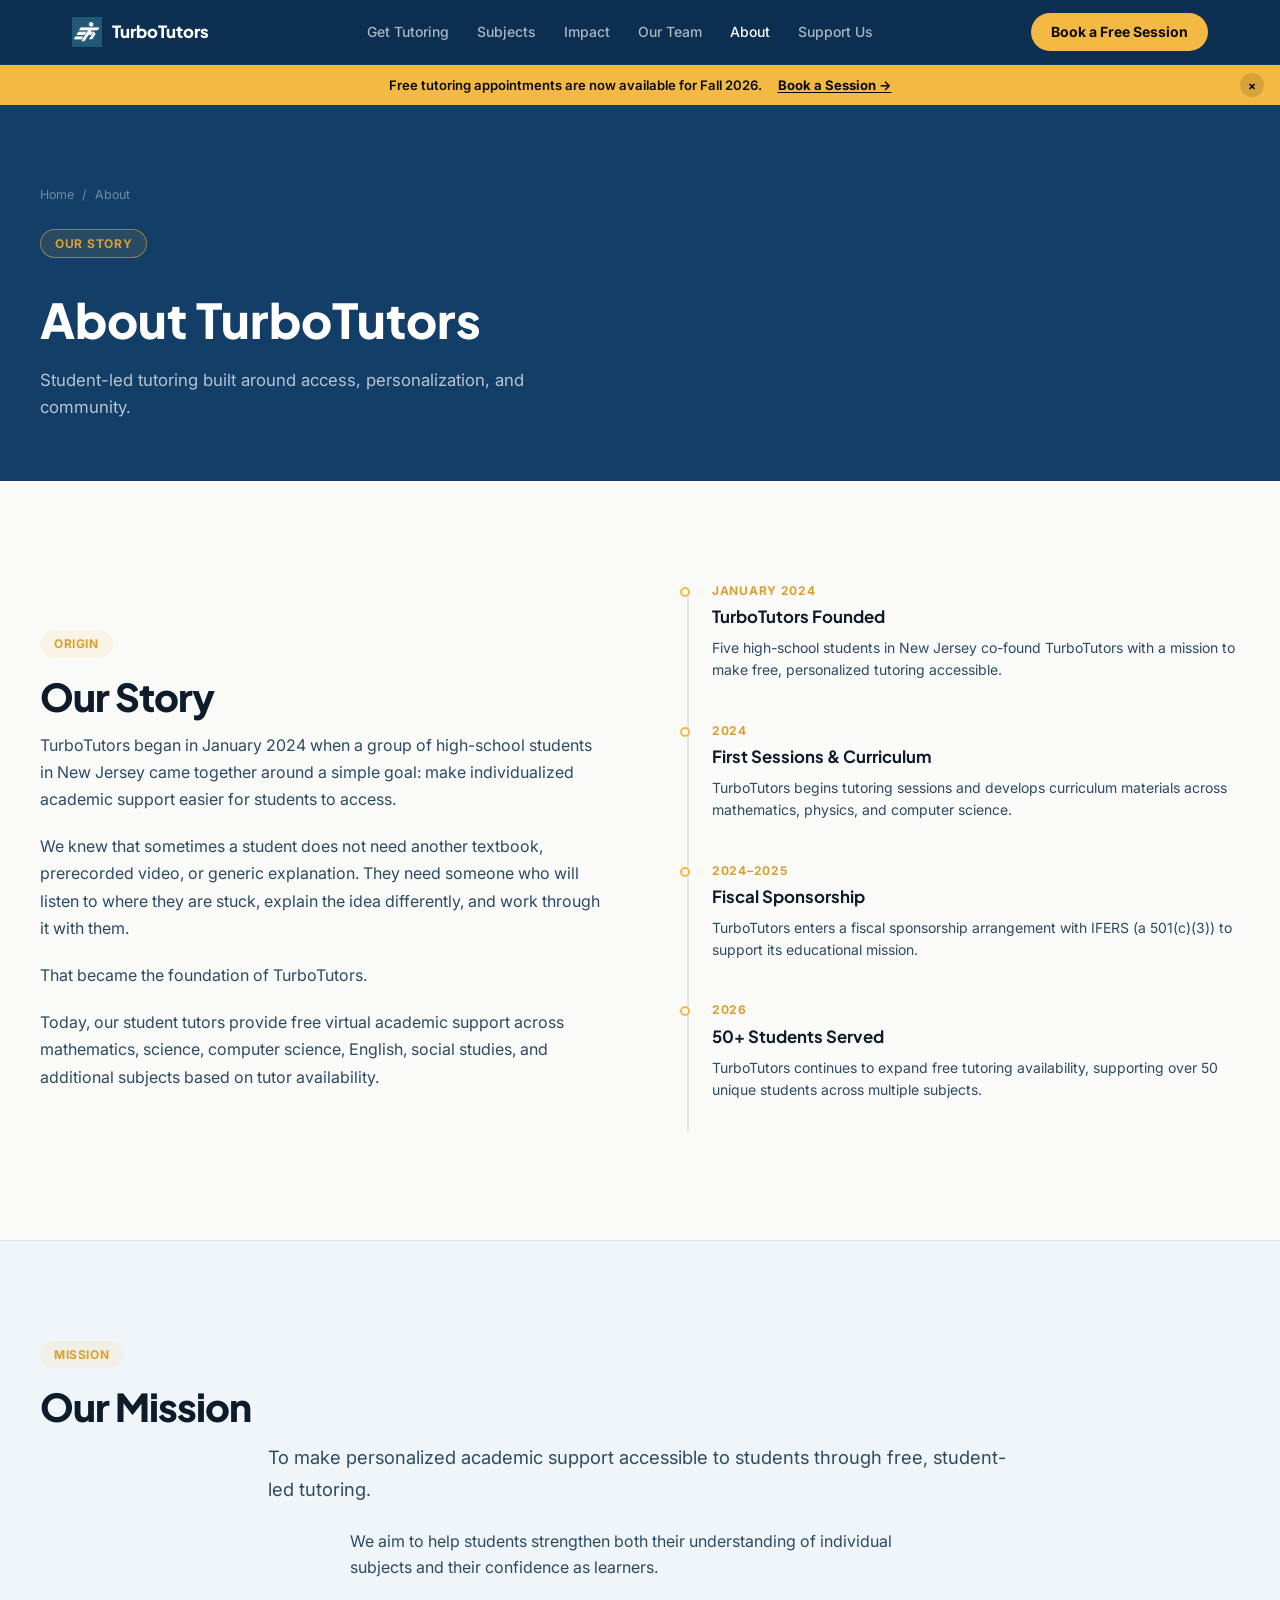
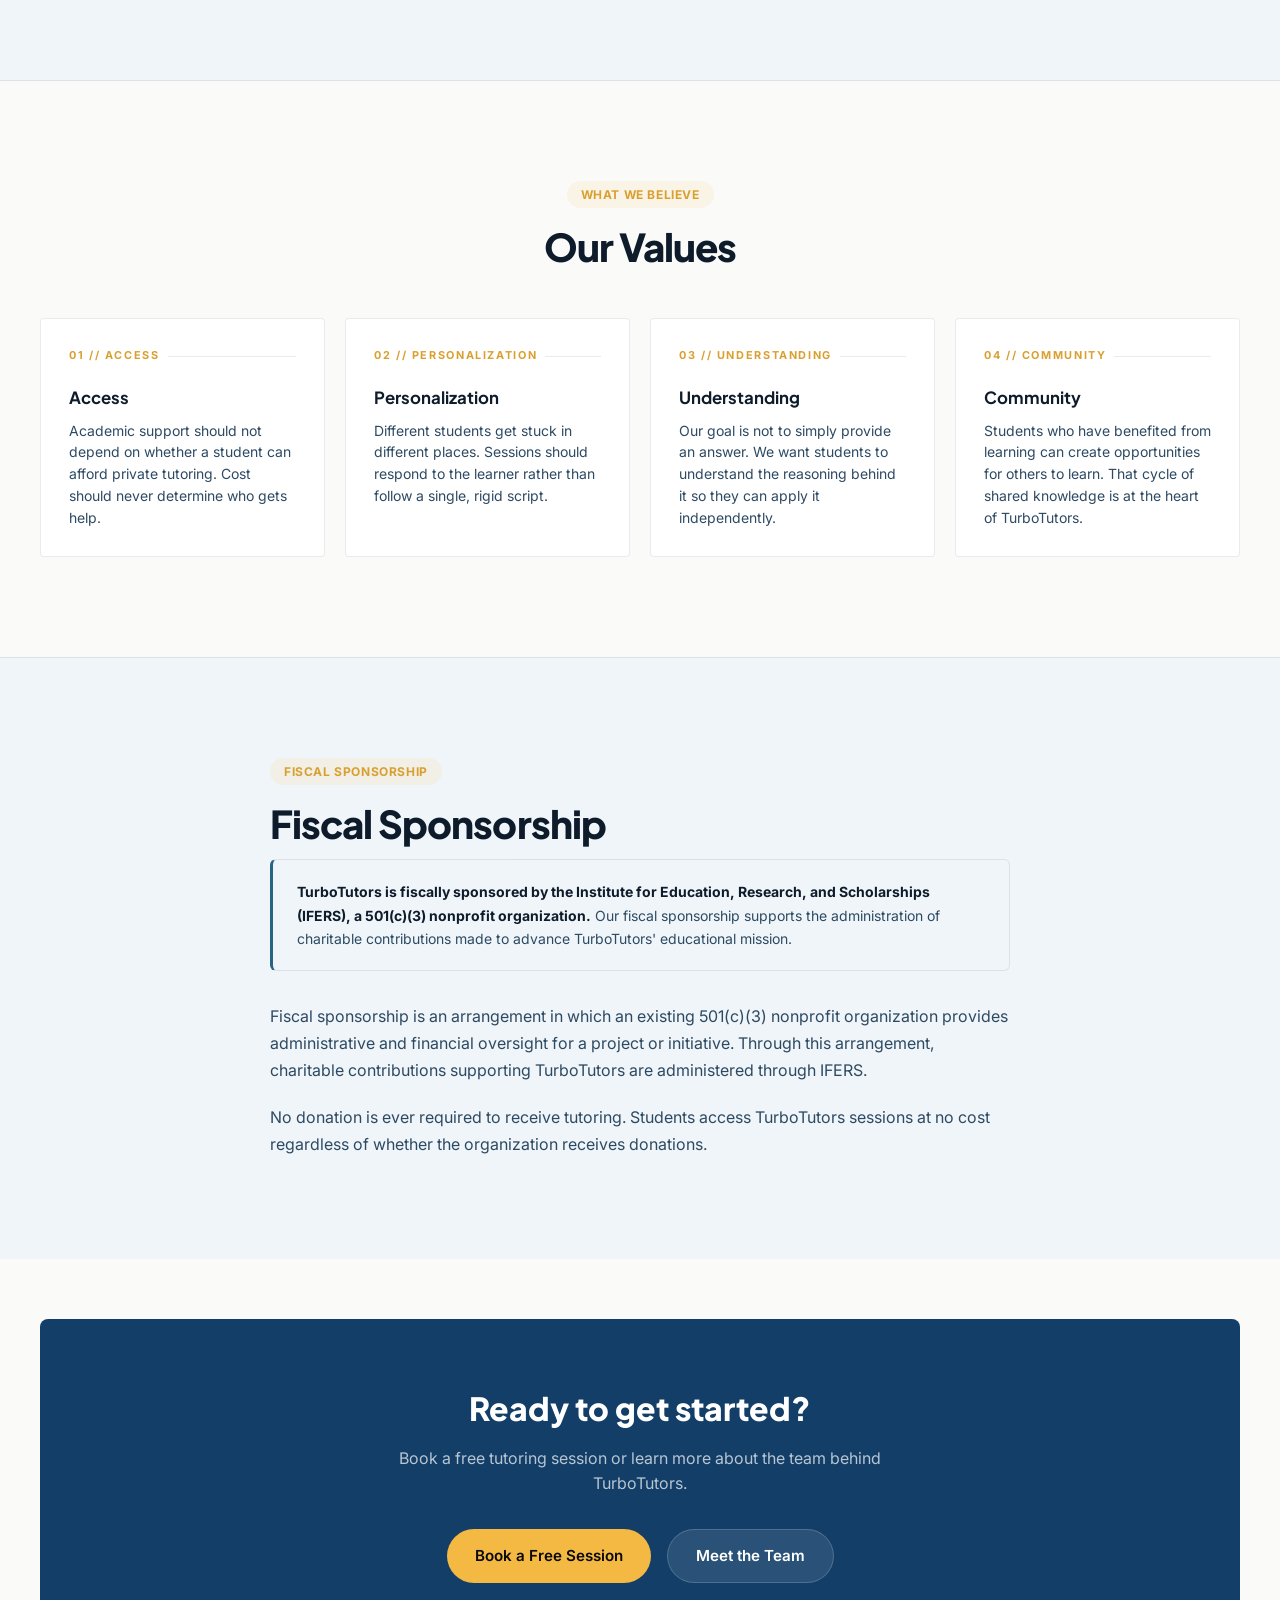
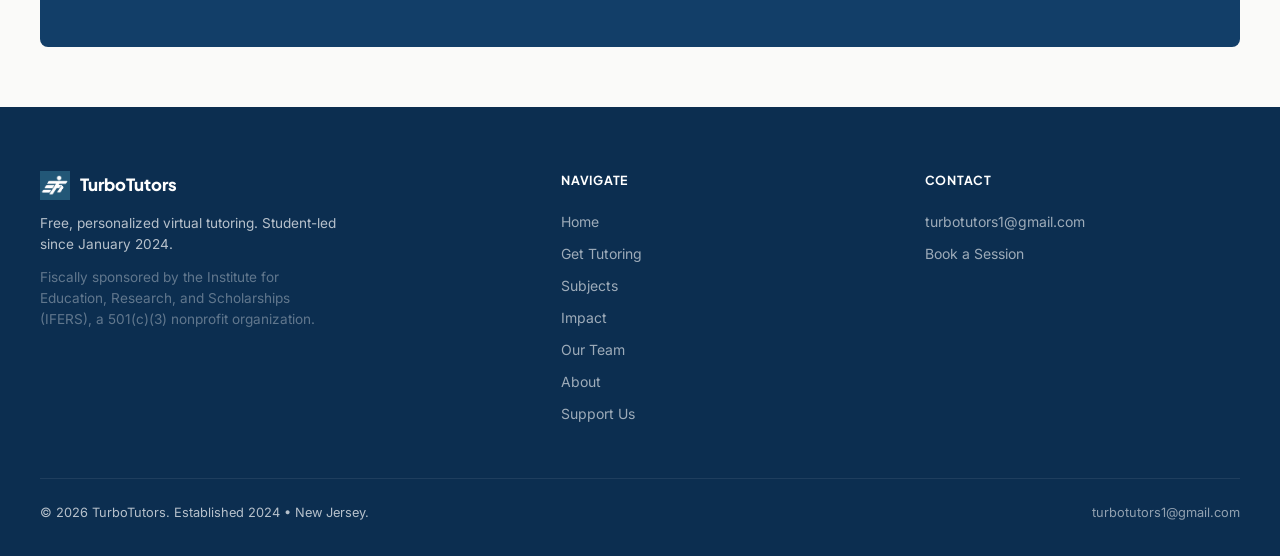
==== about.html @ bc1a0c50 "feat: upload website source code" ====
<!DOCTYPE html>
<html lang="en">
<head>
  <meta charset="UTF-8" />
  <meta name="viewport" content="width=device-width, initial-scale=1.0" />
  <title>About TurboTutors — Student-Led Free Virtual Tutoring Since 2024</title>
  <meta name="description" content="Learn about TurboTutors' story, mission, and values. Founded in 2024 by five New Jersey high-school students to make free, personalized academic support accessible." />
  <link rel="stylesheet" href="styles.css" />
</head>
<body>
  <a href="#main" class="skip-link">Skip to content</a>

  <main id="main">

    <div class="page-header-dark">
      <div class="container">
        <nav class="breadcrumb breadcrumb-dark" aria-label="Breadcrumb">
          <a href="index.html">Home</a>
          <span aria-hidden="true">/</span>
          <span aria-current="page">About</span>
        </nav>
        <div class="hero-label">Our Story</div>
        <h1>About TurboTutors</h1>
        <p>Student-led tutoring built around access, personalization, and community.</p>
      </div>
    </div>

    <section class="section" aria-labelledby="story-title">
      <div class="container">
        <div style="display:grid;grid-template-columns:1fr 1fr;gap:5rem;align-items:center;">
          <div class="reveal">
            <div class="section-label">Origin</div>
            <h2 class="section-title" id="story-title">Our Story</h2>
            <p style="color:var(--text-2);margin-bottom:1.25rem;line-height:1.7;">
              TurboTutors began in January 2024 when a group of high-school students in New Jersey came together around a simple goal: make individualized academic support easier for students to access.
            </p>
            <p style="color:var(--text-2);margin-bottom:1.25rem;line-height:1.7;">
              We knew that sometimes a student does not need another textbook, prerecorded video, or generic explanation. They need someone who will listen to where they are stuck, explain the idea differently, and work through it with them.
            </p>
            <p style="color:var(--text-2);margin-bottom:1.25rem;line-height:1.7;">
              That became the foundation of TurboTutors.
            </p>
            <p style="color:var(--text-2);line-height:1.7;">
              Today, our student tutors provide free virtual academic support across mathematics, science, computer science, English, social studies, and additional subjects based on tutor availability.
            </p>
          </div>

          <div class="reveal reveal-delay-1">
            <div class="timeline">
              <div class="timeline-item">
                <div class="timeline-date">January 2024</div>
                <h4>TurboTutors Founded</h4>
                <p>Five high-school students in New Jersey co-found TurboTutors with a mission to make free, personalized tutoring accessible.</p>
              </div>
              <div class="timeline-item">
                <div class="timeline-date">2024</div>
                <h4>First Sessions &amp; Curriculum</h4>
                <p>TurboTutors begins tutoring sessions and develops curriculum materials across mathematics, physics, and computer science.</p>
              </div>
              <div class="timeline-item">
                <div class="timeline-date">2024&ndash;2025</div>
                <h4>Fiscal Sponsorship</h4>
                <p>TurboTutors enters a fiscal sponsorship arrangement with IFERS (a 501(c)(3)) to support its educational mission.</p>
              </div>
              <div class="timeline-item">
                <div class="timeline-date">2026</div>
                <h4>50+ Students Served</h4>
                <p>TurboTutors continues to expand free tutoring availability, supporting over 50 unique students across multiple subjects.</p>
              </div>
            </div>
          </div>
        </div>
      </div>
    </section>

    <section class="section" style="background:var(--surface);border-top:1px solid var(--border);border-bottom:1px solid var(--border);" aria-labelledby="mission-title">
      <div class="container text-center">
        <div class="section-label reveal">Mission</div>
        <h2 class="section-title reveal reveal-delay-1" id="mission-title">Our Mission</h2>
        <p style="font-size:1.15rem;color:var(--text-2);max-width:62ch;margin-inline:auto;margin-bottom:1.5rem;line-height:1.7;" class="reveal reveal-delay-2">
          To make personalized academic support accessible to students through free, student-led tutoring.
        </p>
        <p style="font-size:1rem;color:var(--text-2);max-width:58ch;margin-inline:auto;line-height:1.6;" class="reveal reveal-delay-3">
          We aim to help students strengthen both their understanding of individual subjects and their confidence as learners.
        </p>
      </div>
    </section>

    <section class="section" aria-labelledby="values-title">
      <div class="container">
        <div class="section-header center reveal">
          <div class="section-label">What We Believe</div>
          <h2 class="section-title" id="values-title">Our Values</h2>
        </div>

        <div class="cards-grid">
          <div class="card reveal">
            <div class="card-num-header">01 // Access</div>
            <h3>Access</h3>
            <p>Academic support should not depend on whether a student can afford private tutoring. Cost should never determine who gets help.</p>
          </div>
          <div class="card reveal reveal-delay-1">
            <div class="card-num-header">02 // Personalization</div>
            <h3>Personalization</h3>
            <p>Different students get stuck in different places. Sessions should respond to the learner rather than follow a single, rigid script.</p>
          </div>
          <div class="card reveal reveal-delay-2">
            <div class="card-num-header">03 // Understanding</div>
            <h3>Understanding</h3>
            <p>Our goal is not to simply provide an answer. We want students to understand the reasoning behind it so they can apply it independently.</p>
          </div>
          <div class="card reveal reveal-delay-3">
            <div class="card-num-header">04 // Community</div>
            <h3>Community</h3>
            <p>Students who have benefited from learning can create opportunities for others to learn. That cycle of shared knowledge is at the heart of TurboTutors.</p>
          </div>
        </div>
      </div>
    </section>

    <section class="section" style="background:var(--surface);border-top:1px solid var(--border);" aria-labelledby="fiscal-title">
      <div class="container">
        <div style="max-width:740px;margin-inline:auto;">
          <div class="section-label reveal">Fiscal Sponsorship</div>
          <h2 class="section-title reveal reveal-delay-1" id="fiscal-title">Fiscal Sponsorship</h2>
          
          <div class="fiscal-notice reveal reveal-delay-2" style="margin-bottom:2rem;" role="note">
            <p>
              <strong>TurboTutors is fiscally sponsored by the Institute for Education, Research, and Scholarships (IFERS), a 501(c)(3) nonprofit organization.</strong> 
              Our fiscal sponsorship supports the administration of charitable contributions made to advance TurboTutors' educational mission.
            </p>
          </div>
          
          <p style="color:var(--text-2);margin-bottom:1.25rem;line-height:1.7;" class="reveal reveal-delay-3">
            Fiscal sponsorship is an arrangement in which an existing 501(c)(3) nonprofit organization provides administrative and financial oversight for a project or initiative. Through this arrangement, charitable contributions supporting TurboTutors are administered through IFERS.
          </p>
          <p style="color:var(--text-2);line-height:1.7;" class="reveal reveal-delay-3">
            No donation is ever required to receive tutoring. Students access TurboTutors sessions at no cost regardless of whether the organization receives donations.
          </p>
        </div>
      </div>
    </section>

    <section class="section-sm" aria-labelledby="about-cta-title">
      <div class="container">
        <div class="cta-banner reveal">
          <h2 id="about-cta-title">Ready to get started?</h2>
          <p>Book a free tutoring session or learn more about the team behind TurboTutors.</p>
          <div style="display:flex;gap:1rem;justify-content:center;flex-wrap:wrap;">
            <a href="get-tutoring.html" class="btn btn-primary" id="about-book-btn">Book a Free Session</a>
            <a href="team.html" class="btn btn-ghost" id="about-team-btn">Meet the Team</a>
          </div>
        </div>
      </div>
    </section>

  </main>

  <script src="components.js" defer></script>
</body>
</html>
---- styles.css ----
@import url('https://fonts.googleapis.com/css2?family=Inter:wght@300;400;500;600;700&family=Plus+Jakarta+Sans:ital,wght@0,400;0,500;0,600;0,700;0,800;1,400&display=swap');

:root {
  --bg:          #FAFAF9;
  --bg-card:     #FFFFFF;
  --bg-nav:      #0C2E50;
  --surface:     #F0F5F9;
  --border:      rgba(0,0,0,0.08);
  --text:        #0D1B2A;
  --text-2:      #2D4A63;
  --text-muted:  #6B8399;
  --accent:      #F4B942;
  --accent-dark: #D9A030;
  --accent-bg:   rgba(244,185,66,0.10);
  --navy:        #123E68;
  --navy-dark:   #0C2E50;
  --blue:        #286583;
  --nav-text:    #FFFFFF;
  --nav-link:    rgba(255,255,255,0.65);
  --shadow-sm:   0 1px 3px rgba(18,62,104,0.04);
  --shadow-md:   0 4px 16px rgba(18,62,104,0.07);
  --radius-sm:   4px;
  --radius-md:   6px;
  --radius-lg:   8px;
  --radius-pill: 999px;
  --ease:        cubic-bezier(0.16,1,0.3,1);
  --font-head:   'Plus Jakarta Sans', system-ui, sans-serif;
  --font-body:   'Inter', system-ui, sans-serif;
}

*,*::before,*::after { box-sizing: border-box; margin: 0; padding: 0; }
html { scroll-behavior: smooth; -webkit-font-smoothing: antialiased; }
body {
  font-family: var(--font-body);
  background: var(--bg);
  color: var(--text);
  line-height: 1.6;
  overflow-x: hidden;
}
img { display: block; max-width: 100%; }
a { color: inherit; text-decoration: none; }
button { font-family: inherit; cursor: pointer; border: none; background: none; }
ul { list-style: none; }

::selection { background: var(--accent); color: #fff; }

::-webkit-scrollbar { width: 6px; }
::-webkit-scrollbar-track { background: var(--bg); }
::-webkit-scrollbar-thumb { background: var(--surface); border-radius: 6px; }

.skip-link {
  position: absolute; top: -999px; left: 20px;
  background: var(--accent); color: #fff;
  padding: 0.6rem 1.2rem; border-radius: var(--radius-sm);
  font-weight: 600; z-index: 9999;
}
.skip-link:focus { top: 16px; }

.announce-banner {
  background: var(--accent); color: #0A0A0A;
  text-align: center; padding: 0.6rem 2rem;
  font-size: 0.82rem; font-weight: 600;
  display: flex; align-items: center; justify-content: center; gap: 1rem;
  position: relative; z-index: 200;
}
.announce-banner a {
  color: #0A0A0A; text-decoration: underline; text-underline-offset: 2px;
  font-weight: 700;
}
.announce-banner-close {
  position: absolute; right: 1rem;
  width: 24px; height: 24px; border-radius: 50%;
  background: rgba(0,0,0,0.12);
  display: flex; align-items: center; justify-content: center;
  font-size: 0.75rem; cursor: pointer; border: none;
  color: #0A0A0A; font-weight: 700;
  transition: background 0.2s;
}
.announce-banner-close:hover { background: rgba(0,0,0,0.22); }
.announce-banner.hidden { display: none; }

header {
  position: sticky; top: 0; z-index: 100;
  background: var(--bg-nav);
  border-bottom: 1px solid rgba(255,255,255,0.06);
}
.nav-inner {
  max-width: 1200px; margin: 0 auto;
  padding: 0 2rem;
  height: 64px;
  display: flex; align-items: center; justify-content: space-between; gap: 2rem;
}
.logo {
  display: flex; align-items: center; gap: 10px;
  font-family: var(--font-head); font-weight: 800; font-size: 1.05rem;
  color: var(--nav-text);
}
.logo img { width: 30px; height: 30px; object-fit: contain; }

.nav-links {
  display: flex; align-items: center; gap: 1.75rem;
}
.nav-links a {
  color: var(--nav-link); font-size: 0.875rem; font-weight: 500;
  transition: color 0.2s;
}
.nav-links a:hover, .nav-links a.active { color: var(--nav-text); }

.nav-actions { display: flex; align-items: center; gap: 0.75rem; }

.btn-nav {
  padding: 0.5rem 1.25rem;
  background: var(--accent); color: #0A0A0A;
  border-radius: var(--radius-pill);
  font-size: 0.875rem; font-weight: 700;
  transition: background 0.2s, transform 0.2s var(--ease);
}
.btn-nav:hover { background: var(--accent-dark); transform: translateY(-1px); }

.hamburger {
  display: none; flex-direction: column; gap: 4px; padding: 4px;
}
.hamburger span {
  display: block; width: 22px; height: 2px;
  background: var(--nav-text); border-radius: 2px;
  transition: transform 0.3s var(--ease), opacity 0.2s;
}

.mobile-nav {
  display: flex;
  position: fixed; top: 64px; left: 0; right: 0; bottom: 0;
  background: var(--bg-nav); z-index: 99;
  padding: 2rem; flex-direction: column; gap: 1.5rem;
  transform: translateX(100%); transition: transform 0.35s var(--ease);
  visibility: hidden;
}
.mobile-nav.open { transform: translateX(0); visibility: visible; }
.mobile-nav a {
  color: var(--nav-link); font-size: 1.3rem; font-weight: 600;
  padding: 0.5rem 0; border-bottom: 1px solid rgba(255,255,255,0.06);
}
.mobile-nav a:hover { color: var(--nav-text); }

.btn {
  display: inline-flex; align-items: center; gap: 8px;
  padding: 0.85rem 1.75rem; border-radius: var(--radius-pill);
  font-family: var(--font-body); font-size: 0.95rem; font-weight: 600;
  transition: transform 0.2s var(--ease), box-shadow 0.2s;
}
.btn-primary { background: var(--accent); color: #0A0A0A; }
.btn-primary:hover { background: var(--accent-dark); transform: translateY(-2px); box-shadow: 0 8px 24px rgba(244,185,66,0.28); }
.btn-outline { background: transparent; color: var(--text); border: 1.5px solid var(--border); }
.btn-outline:hover { border-color: var(--text); transform: translateY(-2px); }
.btn-dark { background: var(--navy); color: #fff; }
.btn-dark:hover { background: var(--navy-dark); transform: translateY(-2px); }
.btn-ghost { background: rgba(255,255,255,0.10); color: #fff; border: 1px solid rgba(255,255,255,0.18); }
.btn-ghost:hover { background: rgba(255,255,255,0.18); transform: translateY(-1px); }

.hero {
  min-height: 100vh;
  display: flex; align-items: center;
  padding: 100px 2rem 80px;
  position: relative; overflow: hidden;
  background: var(--bg);
}
.hero-bg-dots {
  position: absolute; inset: 0; z-index: 0;
  background-image: radial-gradient(circle, rgba(18,62,104,0.07) 1px, transparent 1px);
  background-size: 28px 28px;
}
.hero-inner {
  max-width: 1200px; margin: 0 auto; width: 100%;
  display: grid; grid-template-columns: 1fr 1fr; gap: 4rem; align-items: center;
  position: relative; z-index: 1;
}
.hero-label {
  display: inline-block;
  background: var(--accent-bg); color: var(--accent-dark);
  border: 1px solid var(--accent); border-radius: var(--radius-pill);
  padding: 4px 14px; font-size: 0.75rem; font-weight: 700;
  letter-spacing: 0.06em; text-transform: uppercase;
  margin-bottom: 1.5rem;
}
.hero-title {
  font-family: var(--font-head); font-size: clamp(2.6rem, 4.5vw, 4rem);
  font-weight: 800; line-height: 1.1; letter-spacing: -0.03em;
  margin-bottom: 1.25rem;
}
.hero-title em { font-style: normal; color: var(--navy); }
.hero-sub {
  font-size: 1.05rem; color: var(--text-2); line-height: 1.65;
  max-width: 480px; margin-bottom: 2.5rem;
}
.hero-btns { display: flex; gap: 0.85rem; flex-wrap: wrap; }

.hero-trust {
  margin-top: 2rem;
  font-size: 0.78rem;
  color: var(--text-muted);
  line-height: 1.8;
}

.hero-image-wrap {
  position: relative;
}
.hero-single-frame {
  border: 1px solid var(--border);
  border-radius: var(--radius-lg);
  overflow: hidden;
  background: var(--surface);
  box-shadow: var(--shadow-md);
}
.hero-single-frame img {
  width: 100%; height: 380px; object-fit: cover;
  display: block;
}
.hero-image-caption {
  padding: 0.875rem 1.25rem;
  border-top: 1px solid var(--border);
  font-size: 0.78rem;
  color: var(--text-muted);
  background: var(--bg-card);
}

.stats-strip {
  background: var(--navy); color: #fff;
  padding: 3rem 2rem;
}
.stats-strip .container { display: flex; justify-content: space-around; flex-wrap: wrap; gap: 2rem; }
.stat-item { text-align: center; }
.stat-num {
  font-family: var(--font-head); font-size: 2.75rem; font-weight: 800; line-height: 1;
  color: var(--accent); margin-bottom: 0.25rem;
}
.stat-label { font-size: 0.85rem; opacity: 0.65; }
.stats-updated {
  text-align: center;
  margin-top: 1.5rem;
  font-size: 0.72rem;
  opacity: 0.35;
}
.stats-updated a { color: inherit; text-decoration: underline; text-underline-offset: 2px; }

.section { padding: 100px 2rem; }
.section-sm { padding: 60px 2rem; }
.container { max-width: 1200px; margin: 0 auto; }

.section-label {
  display: inline-block;
  background: var(--accent-bg); color: var(--accent-dark);
  border-radius: var(--radius-pill);
  padding: 4px 14px; font-size: 0.75rem; font-weight: 700;
  letter-spacing: 0.05em; text-transform: uppercase;
  margin-bottom: 1rem;
}
.section-title {
  font-family: var(--font-head); font-size: clamp(1.8rem, 3vw, 2.6rem);
  font-weight: 800; line-height: 1.2; letter-spacing: -0.025em;
  margin-bottom: 0.75rem;
}
.section-title em { font-style: normal; color: var(--navy); }
.section-sub {
  font-size: 1rem; color: var(--text-2); line-height: 1.6; max-width: 560px;
}
.section-header { margin-bottom: 3rem; }
.section-header.center { text-align: center; }
.section-header.center .section-sub { margin: 0 auto; }

.cards-grid {
  display: grid; grid-template-columns: repeat(auto-fill, minmax(280px, 1fr));
  gap: 1.25rem;
}
.card {
  background: var(--bg-card); border: 1px solid var(--border);
  border-radius: var(--radius-sm); padding: 1.75rem;
  transition: border-color 0.2s var(--ease);
}
.card:hover { border-color: var(--navy); }
.card h3 {
  font-family: var(--font-head); font-size: 1.05rem; font-weight: 700; margin-bottom: 0.5rem;
}
.card p { font-size: 0.875rem; color: var(--text-2); line-height: 1.55; }

.card-num-header {
  font-family: var(--font-body);
  font-size: 0.68rem; font-weight: 700; letter-spacing: 0.15em;
  color: var(--accent-dark); margin-bottom: 1.25rem;
  text-transform: uppercase;
  display: flex; align-items: center; gap: 8px;
}
.card-num-header::after {
  content: '';
  flex-grow: 1; height: 1px; background: var(--border);
}

.card-img-top {
  width: 100%; height: 160px; object-fit: cover;
  border-radius: var(--radius-sm) var(--radius-sm) 0 0;
  margin-bottom: 1.5rem;
  margin: -1.75rem -1.75rem 1.5rem;
  width: calc(100% + 3.5rem);
}

.subject-card {
  background: var(--bg-card); border: 1px solid var(--border);
  border-radius: var(--radius-sm); overflow: hidden;
  transition: border-color 0.2s var(--ease);
  display: flex; flex-direction: column;
}
.subject-card:hover { border-color: var(--navy); }
.subject-card-img {
  height: 180px; overflow: hidden; background: var(--surface);
  position: relative;
}
.subject-card-img img {
  width: 100%; height: 100%; object-fit: cover;
  transition: transform 0.4s var(--ease);
}
.subject-card:hover .subject-card-img img { transform: scale(1.04); }
.subject-card-body { padding: 1.75rem; flex: 1; display: flex; flex-direction: column; }
.subject-title {
  font-family: var(--font-head); font-size: 1.05rem; font-weight: 700;
  margin-bottom: 0.5rem; color: var(--text);
}
.subject-desc {
  font-size: 0.875rem; color: var(--text-2); line-height: 1.55;
  margin-bottom: 1.25rem; flex: 1;
}
.subject-list {
  font-size: 0.82rem; color: var(--text-muted);
  margin-bottom: 1.5rem;
  display: flex; flex-wrap: wrap; gap: 0.35rem;
}
.subject-list li {
  background: var(--surface);
  border: 1px solid var(--border);
  border-radius: var(--radius-pill);
  padding: 2px 10px;
  font-weight: 500;
}
.subject-cta {
  font-size: 0.85rem; font-weight: 600; color: var(--navy);
  display: inline-flex; align-items: center; gap: 5px;
  transition: gap 0.2s var(--ease);
}
.subject-cta:hover { gap: 8px; }

.team-grid {
  display: grid; grid-template-columns: repeat(auto-fill, minmax(260px, 1fr)); gap: 1.25rem;
}
.team-card {
  background: var(--bg-card); border: 1px solid var(--border);
  border-radius: var(--radius-sm); padding: 1.75rem;
  transition: border-color 0.2s var(--ease);
}
.team-card:hover { border-color: var(--navy); }
.team-initials {
  width: 48px; height: 48px; border-radius: var(--radius-sm);
  background: var(--accent-bg); border: 1px solid var(--accent);
  color: var(--accent-dark); font-family: var(--font-head);
  font-weight: 800; font-size: 0.95rem;
  display: flex; align-items: center; justify-content: center;
  margin-bottom: 1.25rem;
  letter-spacing: 0.05em; text-transform: uppercase;
}
.team-card h3 {
  font-family: var(--font-head); font-size: 1.05rem; font-weight: 700; margin-bottom: 0.3rem;
}
.team-card .role-tag {
  font-size: 0.72rem; font-weight: 700; color: var(--blue); text-transform: uppercase;
  letter-spacing: 0.05em; margin-bottom: 0.875rem; display: block;
}
.team-card p { font-size: 0.85rem; color: var(--text-2); line-height: 1.5; margin-bottom: 1rem; }
.team-skills { display: flex; flex-wrap: wrap; gap: 5px; margin-bottom: 0.75rem; }
.skill-chip {
  background: var(--surface); color: var(--text-2);
  border-radius: var(--radius-pill); padding: 2px 10px; font-size: 0.7rem; font-weight: 600;
}
.impact-chips { display: flex; flex-wrap: wrap; gap: 5px; }
.impact-chip {
  background: var(--accent-bg); color: var(--accent-dark); border: 1px solid var(--accent);
  border-radius: var(--radius-pill); padding: 2px 10px; font-size: 0.7rem; font-weight: 700;
}

.faq-list { max-width: 720px; margin: 0 auto; }
.faq-item { border-bottom: 1px solid var(--border); }
.faq-q {
  width: 100%; text-align: left; padding: 1.25rem 0;
  display: flex; justify-content: space-between; align-items: center;
  font-family: var(--font-head); font-size: 1rem; font-weight: 600; color: var(--text);
}
.faq-q .faq-icon { font-size: 1.25rem; color: var(--text-muted); transition: transform 0.3s var(--ease); }
.faq-item.open .faq-icon { transform: rotate(45deg); }
.faq-a { overflow: hidden; max-height: 0; transition: max-height 0.4s var(--ease); }
.faq-a p { padding: 0 0 1.25rem; font-size: 0.9rem; color: var(--text-2); line-height: 1.6; max-width: none; }
.faq-a a { color: var(--navy); font-weight: 600; }

.cta-banner {
  background: var(--navy); color: #fff;
  border-radius: var(--radius-lg); padding: 4rem;
  text-align: center;
}
.cta-banner h2 { font-family: var(--font-head); font-size: 2rem; font-weight: 800; margin-bottom: 0.75rem; }
.cta-banner p { opacity: 0.7; max-width: 500px; margin: 0 auto 2rem; line-height: 1.6; }

.page-header {
  padding: 80px 2rem 60px;
  background: var(--bg);
  border-bottom: 1px solid var(--border);
}
.page-header .container { max-width: 1200px; margin: 0 auto; }
.page-header h1 { font-family: var(--font-head); font-size: clamp(2rem,4vw,3rem); font-weight: 800; margin-bottom: 0.5rem; }
.page-header p { font-size: 1.05rem; color: var(--text-2); max-width: 560px; line-height: 1.6; }

.page-header-dark {
  padding: 80px 2rem 60px;
  background: var(--navy); color: #fff;
}
.page-header-dark h1 { font-family: var(--font-head); font-size: clamp(2rem,4vw,3rem); font-weight: 800; margin-bottom: 0.5rem; }
.page-header-dark p { font-size: 1.05rem; color: rgba(255,255,255,0.7); max-width: 560px; line-height: 1.6; }
.page-header-dark .hero-label { border-color: rgba(244,185,66,0.5); }

.breadcrumb {
  display: flex; align-items: center; gap: 0.5rem;
  font-size: 0.78rem; color: var(--text-muted); margin-bottom: 1.5rem;
}
.breadcrumb a { color: var(--text-muted); transition: color 0.2s; }
.breadcrumb a:hover { color: var(--text); }
.breadcrumb-dark { color: rgba(255,255,255,0.4); }
.breadcrumb-dark a { color: rgba(255,255,255,0.4); }
.breadcrumb-dark a:hover { color: rgba(255,255,255,0.8); }

.info-strip {
  display: grid; grid-template-columns: repeat(4, 1fr);
  background: var(--bg-card); border: 1px solid var(--border);
  border-radius: var(--radius-lg); overflow: hidden;
  margin-bottom: 3rem;
}
.info-strip-item {
  padding: 1.25rem 1.5rem;
  border-right: 1px solid var(--border);
}
.info-strip-item:last-child { border-right: none; }
.info-strip-label {
  font-size: 0.68rem; text-transform: uppercase; letter-spacing: 0.07em;
  color: var(--text-muted); font-weight: 700; margin-bottom: 0.3rem;
}
.info-strip-value {
  font-family: var(--font-head); font-size: 1rem; font-weight: 700; color: var(--text);
}

.calendly-wrap {
  border: 1px solid var(--border); border-radius: var(--radius-lg);
  overflow: hidden; background: var(--bg-card);
}

.timeline { position: relative; padding-left: 2rem; }
.timeline::before {
  content: ''; position: absolute; left: 7px; top: 8px; bottom: 8px;
  width: 2px; background: var(--border);
}
.timeline-item { position: relative; padding-bottom: 2.5rem; }
.timeline-item::before {
  content: ''; position: absolute; left: -2rem; top: 6px;
  width: 10px; height: 10px; border-radius: 50%;
  background: var(--bg); border: 2.5px solid var(--accent);
}
.timeline-item:hover::before { background: var(--accent); }
.timeline-date {
  font-size: 0.75rem; font-weight: 700; text-transform: uppercase;
  letter-spacing: 0.06em; color: var(--accent-dark); margin-bottom: 0.25rem;
}
.timeline-item h4 { font-family: var(--font-head); font-size: 1.05rem; font-weight: 700; margin-bottom: 0.4rem; }
.timeline-item p { font-size: 0.875rem; color: var(--text-2); line-height: 1.55; max-width: 580px; }

.fiscal-notice {
  background: var(--surface); border: 1px solid var(--border);
  border-left: 3px solid var(--blue); border-radius: var(--radius-md);
  padding: 1.25rem 1.5rem;
  font-size: 0.875rem; color: var(--text-2); line-height: 1.65;
}
.fiscal-notice strong { color: var(--text); }

.method-row {
  background: var(--bg-card); border: 1px solid var(--border);
  border-radius: var(--radius-md); padding: 1.5rem;
  margin-bottom: 0.75rem;
  display: flex; gap: 1.25rem; align-items: flex-start;
}
.method-dot {
  width: 8px; height: 8px; border-radius: 50%;
  background: var(--navy); flex-shrink: 0; margin-top: 0.45rem;
}
.method-row h4 { font-family: var(--font-head); font-size: 0.95rem; font-weight: 700; margin-bottom: 0.25rem; }
.method-row p { font-size: 0.85rem; color: var(--text-2); line-height: 1.55; }

.bar-row { margin-bottom: 1.25rem; }
.bar-label-row { display: flex; justify-content: space-between; margin-bottom: 0.4rem; }
.bar-label { font-size: 0.875rem; font-weight: 600; color: var(--text); }
.bar-val { font-size: 0.875rem; color: var(--text-muted); }
.bar-bg { height: 8px; background: var(--surface); border-radius: 10px; overflow: hidden; }
.bar-fill { height: 100%; border-radius: 10px; background: var(--navy); }
.bar-fill.gold { background: var(--accent-dark); }
.bar-fill.blue { background: var(--blue); }
.bar-fill.muted { background: var(--text-muted); }

.support-fund-grid {
  display: grid; grid-template-columns: repeat(auto-fill, minmax(240px, 1fr)); gap: 1.25rem;
}
.fund-card {
  background: rgba(255,255,255,0.06); border: 1px solid rgba(255,255,255,0.1);
  border-radius: var(--radius-sm); padding: 1.75rem;
  transition: border-color 0.2s var(--ease);
}
.fund-card:hover { border-color: var(--accent); }
.fund-card-img {
  width: 100%; height: 100px; object-fit: cover;
  border-radius: var(--radius-sm); margin-bottom: 1.25rem;
  filter: brightness(0.7);
}
.fund-card h3 { font-family: var(--font-head); font-size: 1rem; font-weight: 700; color: #fff; margin-bottom: 0.4rem; }
.fund-card p { font-size: 0.85rem; color: rgba(255,255,255,0.6); line-height: 1.55; }

.gallery-grid {
  display: grid; grid-template-columns: repeat(3, 1fr); gap: 1.25rem;
}
.gallery-item {
  background: var(--bg-card); border: 1px solid var(--border);
  border-radius: var(--radius-sm); overflow: hidden;
  transition: border-color 0.2s var(--ease);
}
.gallery-item img {
  width: 100%; height: 220px; object-fit: cover;
  transition: transform 0.4s var(--ease);
}
.gallery-item:hover { border-color: var(--navy); }
.gallery-item:hover img { transform: scale(1.03); }
.gallery-caption { padding: 1.25rem; border-top: 1px solid var(--border); }
.gallery-caption h4 { font-family: var(--font-head); font-size: 0.95rem; font-weight: 700; margin-bottom: 0.25rem; }
.gallery-caption p { font-size: 0.85rem; color: var(--text-2); line-height: 1.5; }

footer {
  background: var(--bg-nav); color: rgba(255,255,255,0.7);
  padding: 4rem 2rem 2rem;
}
.footer-inner {
  max-width: 1200px; margin: 0 auto;
  display: grid; grid-template-columns: 1.5fr 1fr 1fr; gap: 3rem; margin-bottom: 3rem;
}
.footer-brand { display: flex; flex-direction: column; gap: 0.75rem; }
.footer-brand .logo { font-size: 1.05rem; }
.footer-brand p { font-size: 0.85rem; line-height: 1.55; max-width: 300px; }
.footer-sponsor { font-size: 0.75rem; color: rgba(255,255,255,0.35); line-height: 1.6; max-width: 280px; }
.footer-col h4 {
  font-family: var(--font-head); font-size: 0.78rem; font-weight: 700; text-transform: uppercase;
  letter-spacing: 0.06em; color: #fff; margin-bottom: 1rem;
}
.footer-col a {
  display: block; font-size: 0.875rem; padding: 0.3rem 0;
  transition: color 0.2s; color: rgba(255,255,255,0.6);
}
.footer-col a:hover { color: var(--accent); }
.footer-bottom {
  max-width: 1200px; margin: 0 auto;
  border-top: 1px solid rgba(255,255,255,0.08); padding-top: 1.5rem;
  display: flex; justify-content: space-between; align-items: center; font-size: 0.8rem; flex-wrap: wrap; gap: 1rem;
}
.footer-bottom a { transition: color 0.2s; color: rgba(255,255,255,0.55); }
.footer-bottom a:hover { color: var(--accent); }

.reveal {
  opacity: 0; transform: translateY(22px);
  transition: opacity 0.75s var(--ease), transform 0.75s var(--ease);
}
.reveal.visible { opacity: 1; transform: none; }
.reveal-delay-1 { transition-delay: 0.08s; }
.reveal-delay-2 { transition-delay: 0.16s; }
.reveal-delay-3 { transition-delay: 0.24s; }

.pill-tag {
  background: var(--accent-bg); color: var(--accent-dark);
  border: 1px solid var(--accent); border-radius: var(--radius-pill);
  padding: 2px 10px; font-size: 0.7rem; font-weight: 700; text-transform: uppercase;
}
.pill-neutral {
  background: var(--surface); color: var(--text-2); border-color: var(--border);
}

.sr-only {
  position: absolute; width: 1px; height: 1px; padding: 0;
  margin: -1px; overflow: hidden; clip: rect(0,0,0,0);
  white-space: nowrap; border-width: 0;
}

@media (max-width: 900px) {
  .hero-inner { grid-template-columns: 1fr; gap: 2.5rem; }
  .hero-title { font-size: 2.5rem; }
  .footer-inner { grid-template-columns: 1fr 1fr; }
  .info-strip { grid-template-columns: repeat(2, 1fr); }
  .info-strip-item:nth-child(2) { border-right: none; }
  .gallery-grid { grid-template-columns: 1fr 1fr; }
}
@media (max-width: 640px) {
  .nav-links { display: none; }
  .hamburger { display: flex; }
  .section { padding: 60px 1.25rem; }
  .hero { padding: 90px 1.25rem 60px; }
  .cta-banner { padding: 2.5rem 1.5rem; }
  .footer-inner { grid-template-columns: 1fr; }
  .cards-grid, .team-grid, .support-fund-grid { grid-template-columns: 1fr; }
  .stats-strip .container { flex-direction: column; align-items: center; }
  .gallery-grid { grid-template-columns: 1fr; }
  .info-strip { grid-template-columns: 1fr 1fr; }
}

@media (prefers-reduced-motion: reduce) {
  *, *::before, *::after {
    animation-duration: 0.01ms !important;
    transition-duration: 0.01ms !important;
  }
}
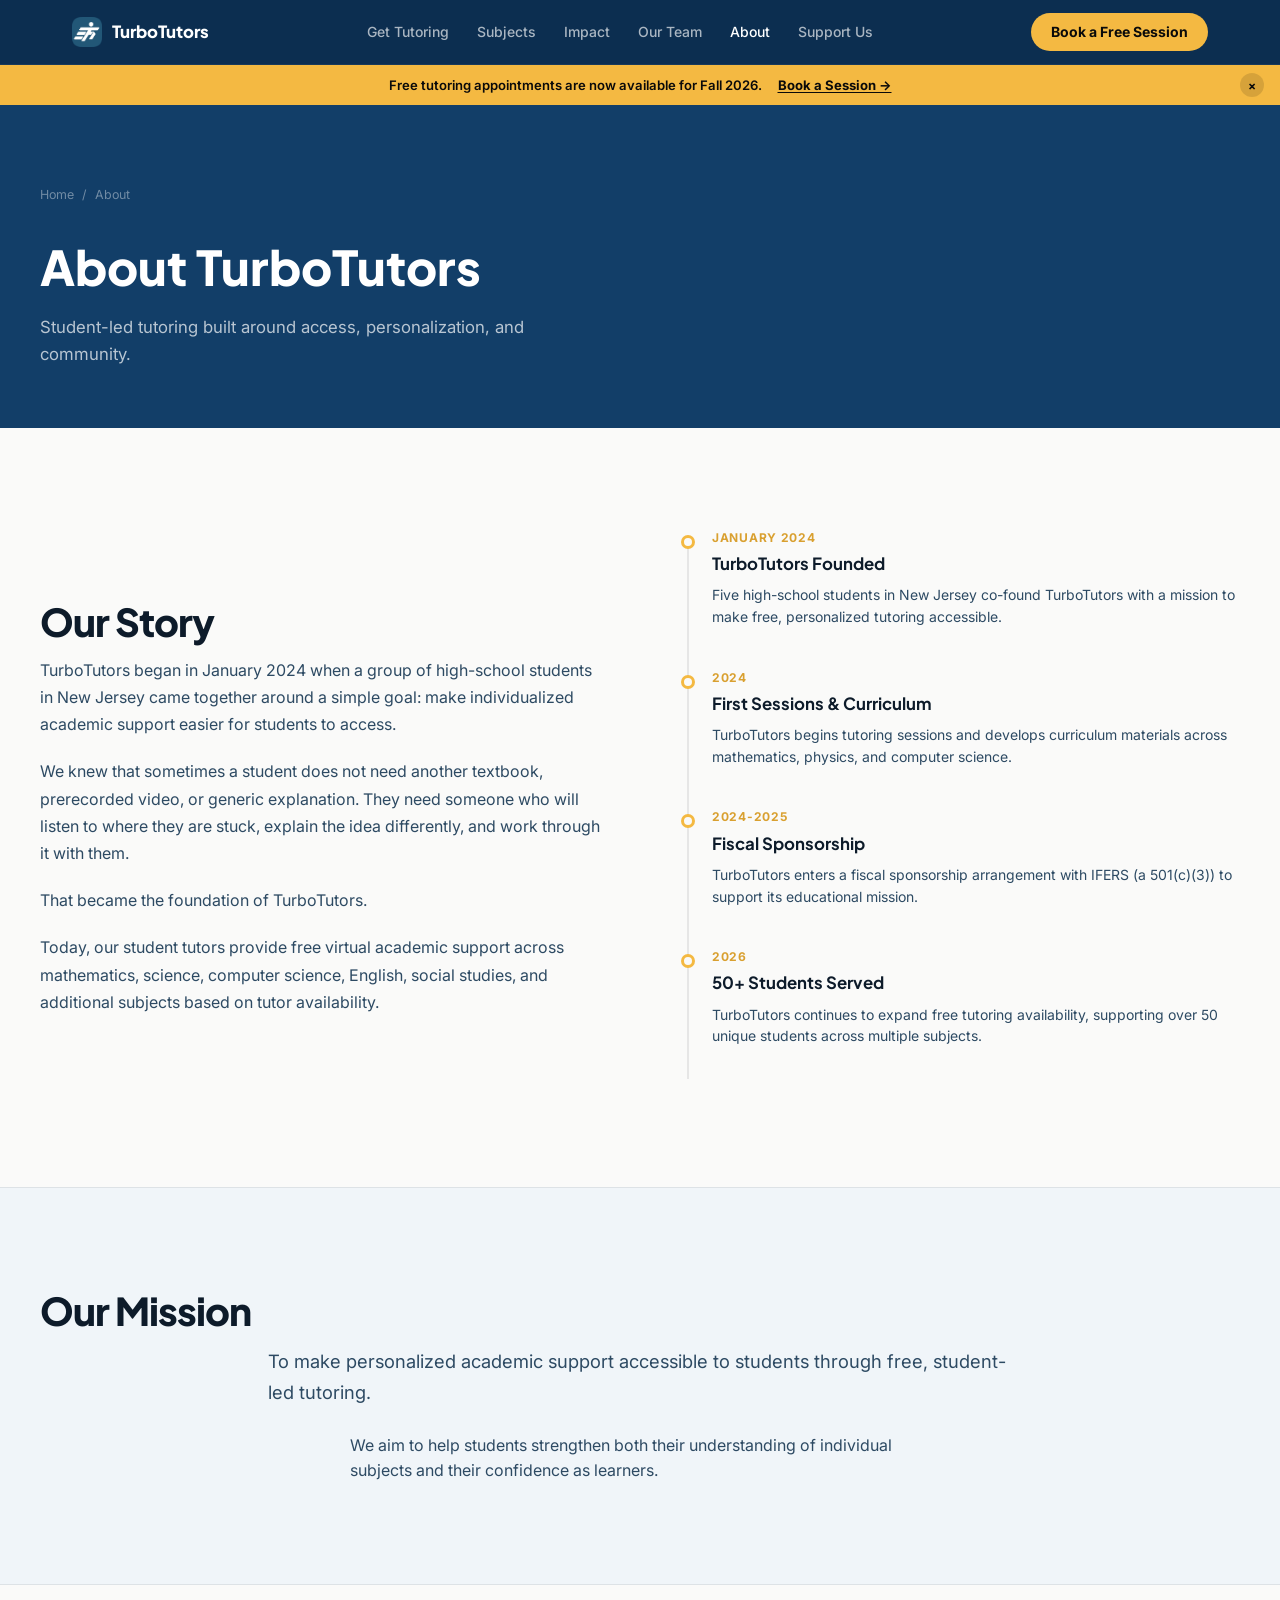
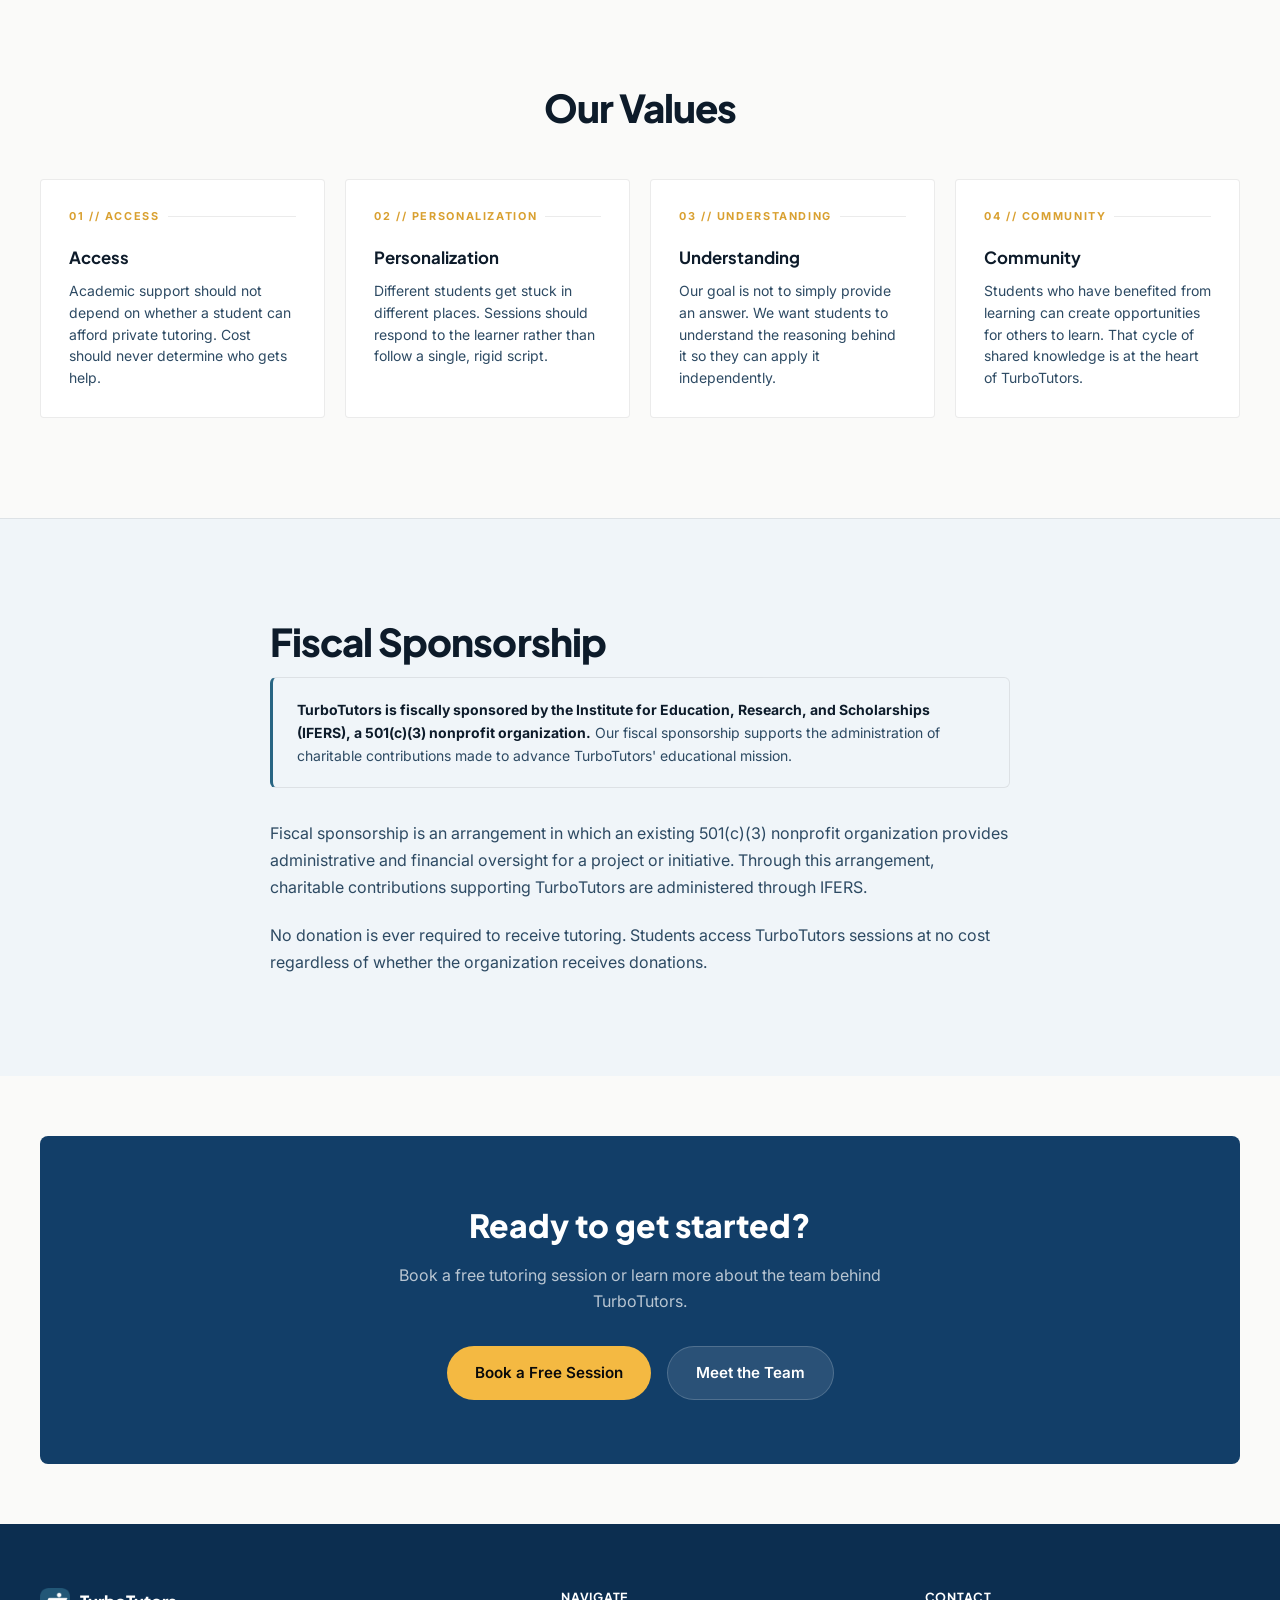
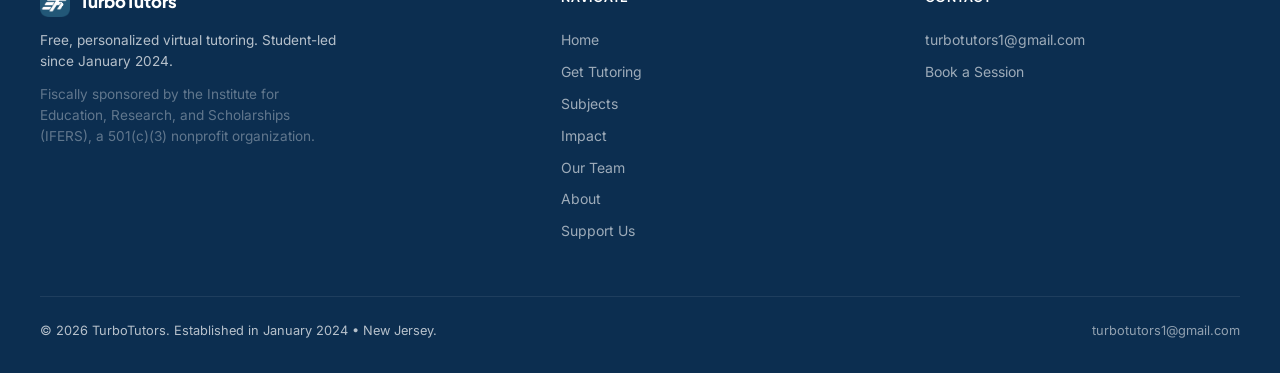
==== commit 60c465f9: "feat: add favicon + general updates" ====
--- a/about.html
+++ b/about.html
@@ -3,9 +3,10 @@
 <head>
   <meta charset="UTF-8" />
   <meta name="viewport" content="width=device-width, initial-scale=1.0" />
-  <title>About TurboTutors — Student-Led Free Virtual Tutoring Since 2024</title>
+  <title>About TurboTutors - Student-Led Free Virtual Tutoring Since 2024</title>
   <meta name="description" content="Learn about TurboTutors' story, mission, and values. Founded in 2024 by five New Jersey high-school students to make free, personalized academic support accessible." />
   <link rel="stylesheet" href="styles.css" />
+  <link rel="icon" type="image/png" href="logo-rounded.png" />
 </head>
 <body>
   <a href="#main" class="skip-link">Skip to content</a>
@@ -58,7 +59,7 @@
                 <p>TurboTutors begins tutoring sessions and develops curriculum materials across mathematics, physics, and computer science.</p>
               </div>
               <div class="timeline-item">
-                <div class="timeline-date">2024&ndash;2025</div>
+                <div class="timeline-date">2024-2025</div>
                 <h4>Fiscal Sponsorship</h4>
                 <p>TurboTutors enters a fiscal sponsorship arrangement with IFERS (a 501(c)(3)) to support its educational mission.</p>
               </div>
--- a/styles.css
+++ b/styles.css
@@ -174,12 +174,7 @@
   position: relative; z-index: 1;
 }
 .hero-label {
-  display: inline-block;
-  background: var(--accent-bg); color: var(--accent-dark);
-  border: 1px solid var(--accent); border-radius: var(--radius-pill);
-  padding: 4px 14px; font-size: 0.75rem; font-weight: 700;
-  letter-spacing: 0.06em; text-transform: uppercase;
-  margin-bottom: 1.5rem;
+  display: none;
 }
 .hero-title {
   font-family: var(--font-head); font-size: clamp(2.6rem, 4.5vw, 4rem);
@@ -246,12 +241,7 @@
 .container { max-width: 1200px; margin: 0 auto; }
 
 .section-label {
-  display: inline-block;
-  background: var(--accent-bg); color: var(--accent-dark);
-  border-radius: var(--radius-pill);
-  padding: 4px 14px; font-size: 0.75rem; font-weight: 700;
-  letter-spacing: 0.05em; text-transform: uppercase;
-  margin-bottom: 1rem;
+  display: none;
 }
 .section-title {
   font-family: var(--font-head); font-size: clamp(1.8rem, 3vw, 2.6rem);
@@ -366,6 +356,19 @@
 .team-card h3 {
   font-family: var(--font-head); font-size: 1.05rem; font-weight: 700; margin-bottom: 0.3rem;
 }
+.team-image-wrap {
+  width: 100%; height: 200px; border-radius: var(--radius-sm);
+  background: var(--surface); margin-bottom: 1.25rem; overflow: hidden;
+}
+.team-image-wrap img {
+  width: 100%; height: 100%; object-fit: cover; object-position: center top;
+}
+.team-flex-centered {
+  display: flex; flex-wrap: wrap; justify-content: center; gap: 1.25rem; margin-bottom: 1.25rem;
+}
+.team-flex-centered .team-card {
+  flex: 1 1 300px; max-width: 420px;
+}
 .team-card .role-tag {
   font-size: 0.72rem; font-weight: 700; color: var(--blue); text-transform: uppercase;
   letter-spacing: 0.05em; margin-bottom: 0.875rem; display: block;
@@ -380,6 +383,14 @@
 .impact-chip {
   background: var(--accent-bg); color: var(--accent-dark); border: 1px solid var(--accent);
   border-radius: var(--radius-pill); padding: 2px 10px; font-size: 0.7rem; font-weight: 700;
+}
+.tutor-item {
+  background: var(--bg-card); border: 1px solid var(--border); border-radius: var(--radius-sm);
+  padding: 1rem 1.25rem; font-family: var(--font-head); font-weight: 600; text-align: center;
+  transition: border-color 0.2s var(--ease), transform 0.2s var(--ease);
+}
+.tutor-item:hover {
+  border-color: var(--navy); transform: translateY(-2px);
 }
 
 .faq-list { max-width: 720px; margin: 0 auto; }
@@ -461,9 +472,10 @@
 }
 .timeline-item { position: relative; padding-bottom: 2.5rem; }
 .timeline-item::before {
-  content: ''; position: absolute; left: -2rem; top: 6px;
-  width: 10px; height: 10px; border-radius: 50%;
-  background: var(--bg); border: 2.5px solid var(--accent);
+  content: ''; position: absolute; left: calc(-2rem + 1px); top: 7px;
+  width: 14px; height: 14px; border-radius: 50%;
+  background: var(--bg); border: 3px solid var(--accent);
+  box-sizing: border-box;
 }
 .timeline-item:hover::before { background: var(--accent); }
 .timeline-date {
@@ -569,8 +581,7 @@
 .footer-bottom a:hover { color: var(--accent); }
 
 .reveal {
-  opacity: 0; transform: translateY(22px);
-  transition: opacity 0.75s var(--ease), transform 0.75s var(--ease);
+  opacity: 1; transform: none;
 }
 .reveal.visible { opacity: 1; transform: none; }
 .reveal-delay-1 { transition-delay: 0.08s; }
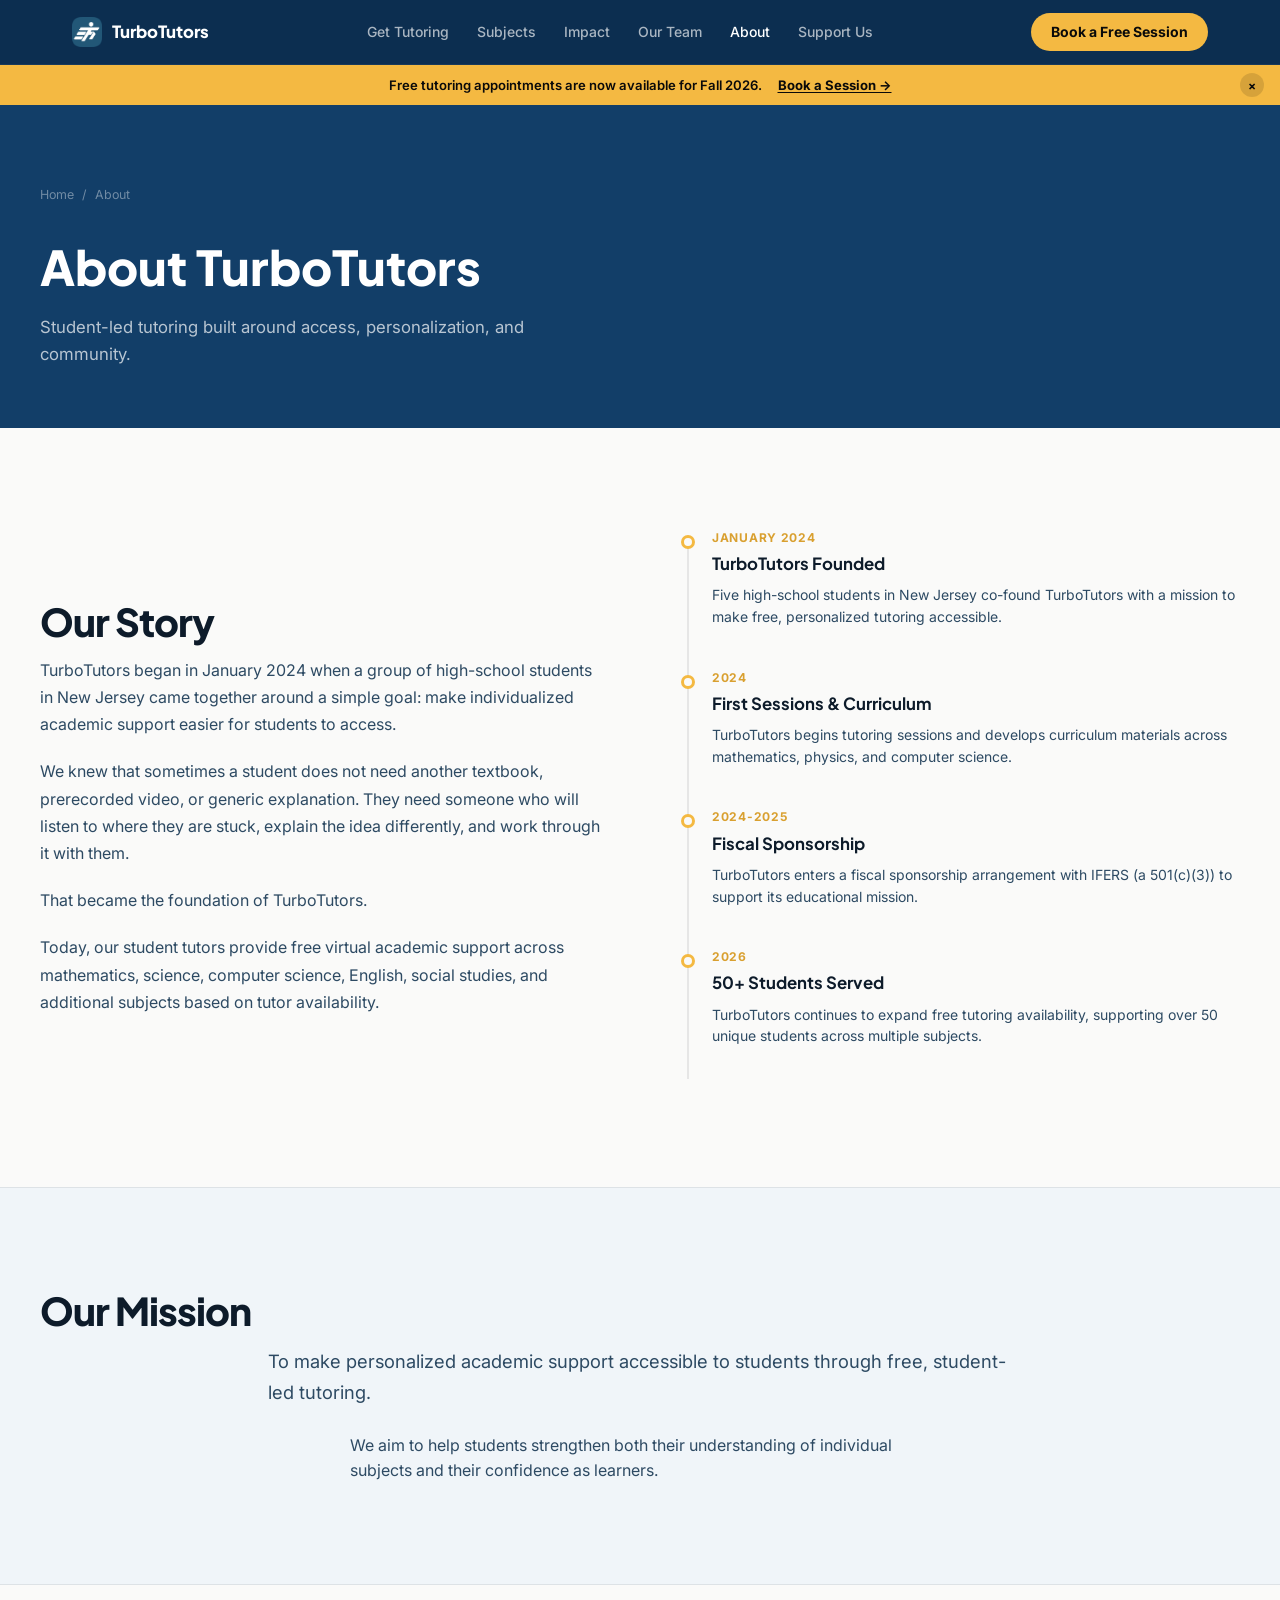
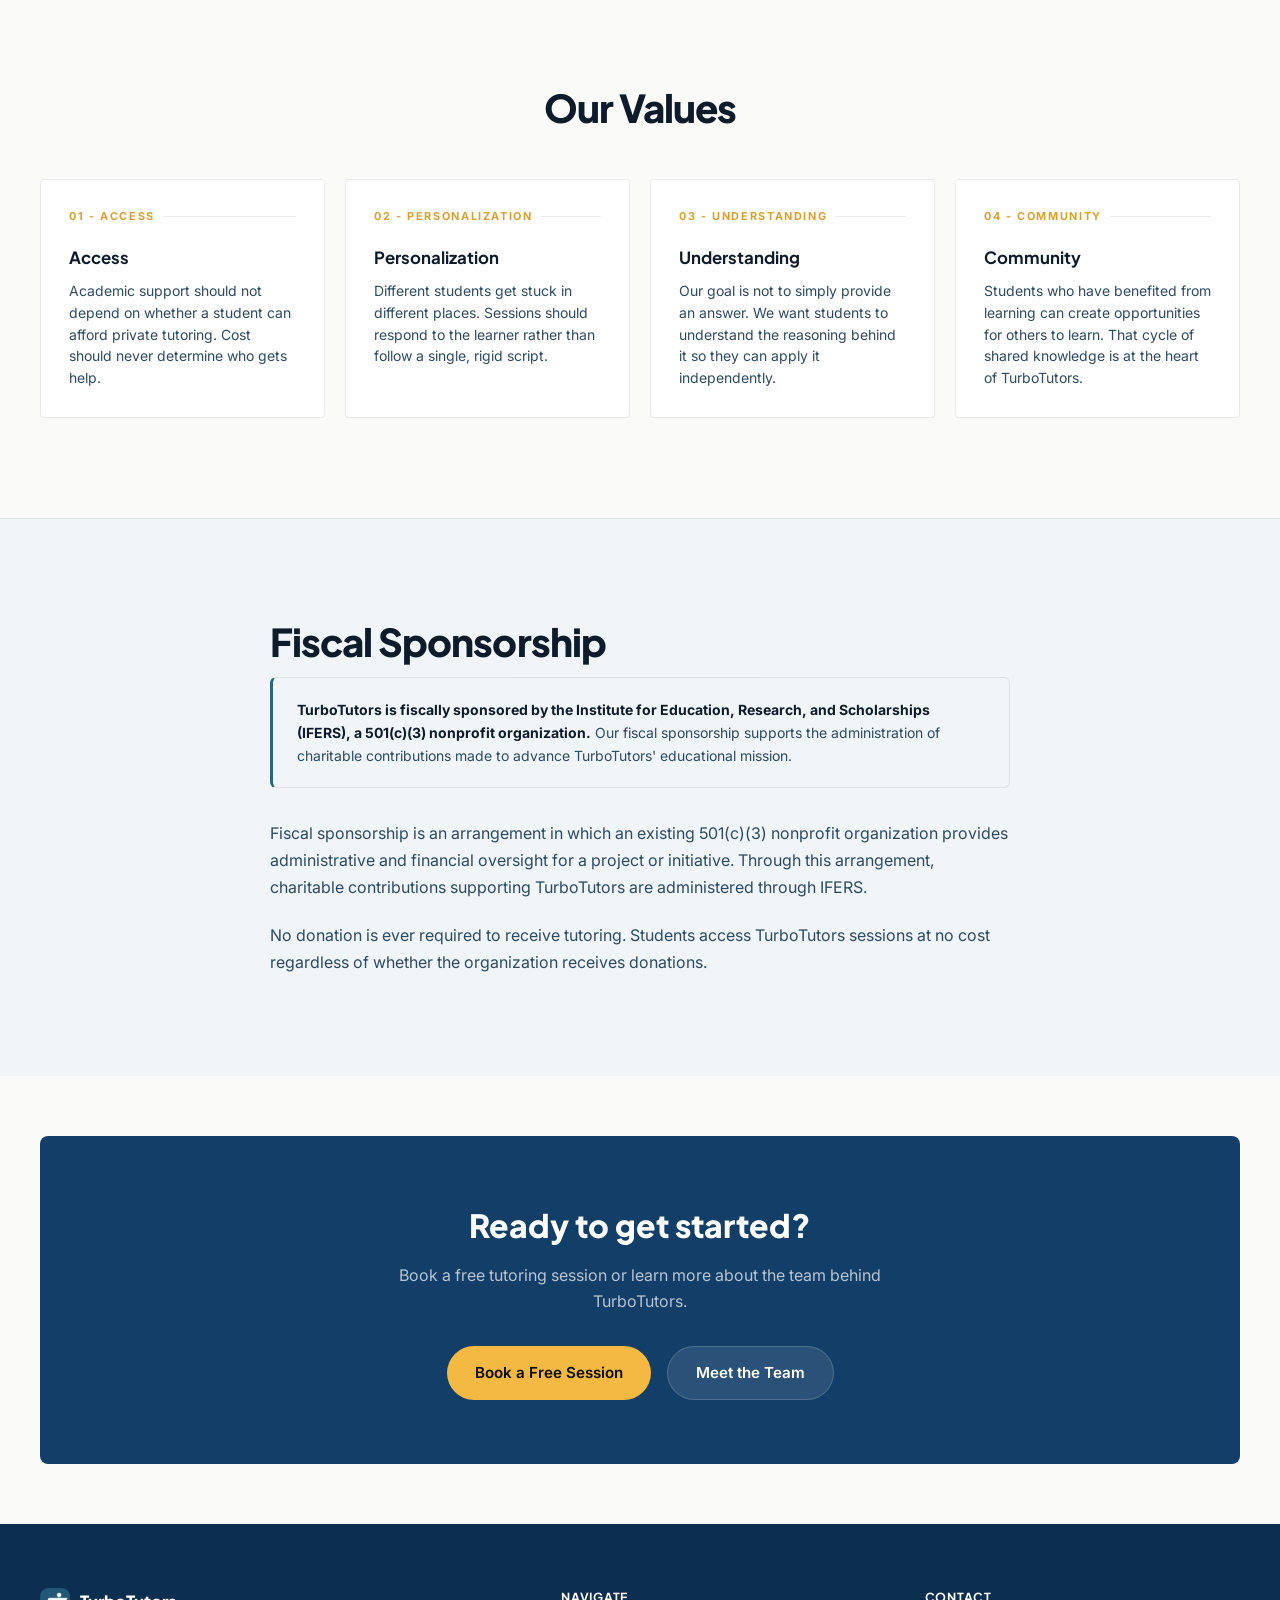
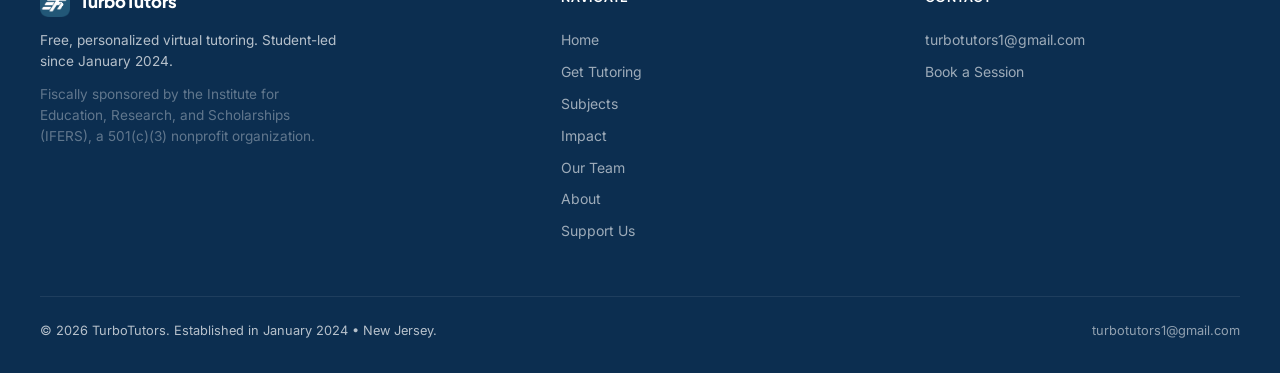
==== commit 72174ca1: "feat: improve website seo" ====
--- a/about.html
+++ b/about.html
@@ -7,6 +7,28 @@
   <meta name="description" content="Learn about TurboTutors' story, mission, and values. Founded in 2024 by five New Jersey high-school students to make free, personalized academic support accessible." />
   <link rel="stylesheet" href="styles.css" />
   <link rel="icon" type="image/png" href="logo-rounded.png" />
+  <meta name="robots" content="index, follow, max-image-preview:large" />
+  <link rel="canonical" href="https://www.turbotutors.org/about.html" />
+  <meta property="og:title" content="About TurboTutors - Student-Led Free Virtual Tutoring Since 2024" />
+  <meta property="og:description" content="Learn about TurboTutors' story, mission, and values. Founded in 2024 by five New Jersey high-school students to make free, personalized academic support accessible." />
+  <meta property="og:url" content="https://www.turbotutors.org/about.html" />
+  <meta property="og:type" content="website" />
+  <meta property="og:image" content="https://www.turbotutors.org/logo-rounded.png" />
+  <meta name="twitter:card" content="summary" />
+  <meta name="twitter:title" content="About TurboTutors - Student-Led Free Virtual Tutoring Since 2024" />
+  <meta name="twitter:description" content="Learn about TurboTutors' story, mission, and values. Founded in 2024 by five New Jersey high-school students to make free, personalized academic support accessible." />
+  <meta name="twitter:image" content="https://www.turbotutors.org/logo-rounded.png" />
+  <meta name="keywords" content="about TurboTutors, mission, high-school tutors, free academic support, educational non-profit" />
+  <script type="application/ld+json">
+  {
+    "@context": "https://schema.org",
+    "@type": "EducationalOrganization",
+    "name": "TurboTutors",
+    "url": "https://www.turbotutors.org",
+    "logo": "https://www.turbotutors.org/logo-rounded.png",
+    "description": "Free 1-on-1 Virtual Tutoring for Students"
+  }
+  </script>
 </head>
 <body>
   <a href="#main" class="skip-link">Skip to content</a>
@@ -96,22 +118,22 @@
 
         <div class="cards-grid">
           <div class="card reveal">
-            <div class="card-num-header">01 // Access</div>
+            <div class="card-num-header">01 - Access</div>
             <h3>Access</h3>
             <p>Academic support should not depend on whether a student can afford private tutoring. Cost should never determine who gets help.</p>
           </div>
           <div class="card reveal reveal-delay-1">
-            <div class="card-num-header">02 // Personalization</div>
+            <div class="card-num-header">02 - Personalization</div>
             <h3>Personalization</h3>
             <p>Different students get stuck in different places. Sessions should respond to the learner rather than follow a single, rigid script.</p>
           </div>
           <div class="card reveal reveal-delay-2">
-            <div class="card-num-header">03 // Understanding</div>
+            <div class="card-num-header">03 - Understanding</div>
             <h3>Understanding</h3>
             <p>Our goal is not to simply provide an answer. We want students to understand the reasoning behind it so they can apply it independently.</p>
           </div>
           <div class="card reveal reveal-delay-3">
-            <div class="card-num-header">04 // Community</div>
+            <div class="card-num-header">04 - Community</div>
             <h3>Community</h3>
             <p>Students who have benefited from learning can create opportunities for others to learn. That cycle of shared knowledge is at the heart of TurboTutors.</p>
           </div>
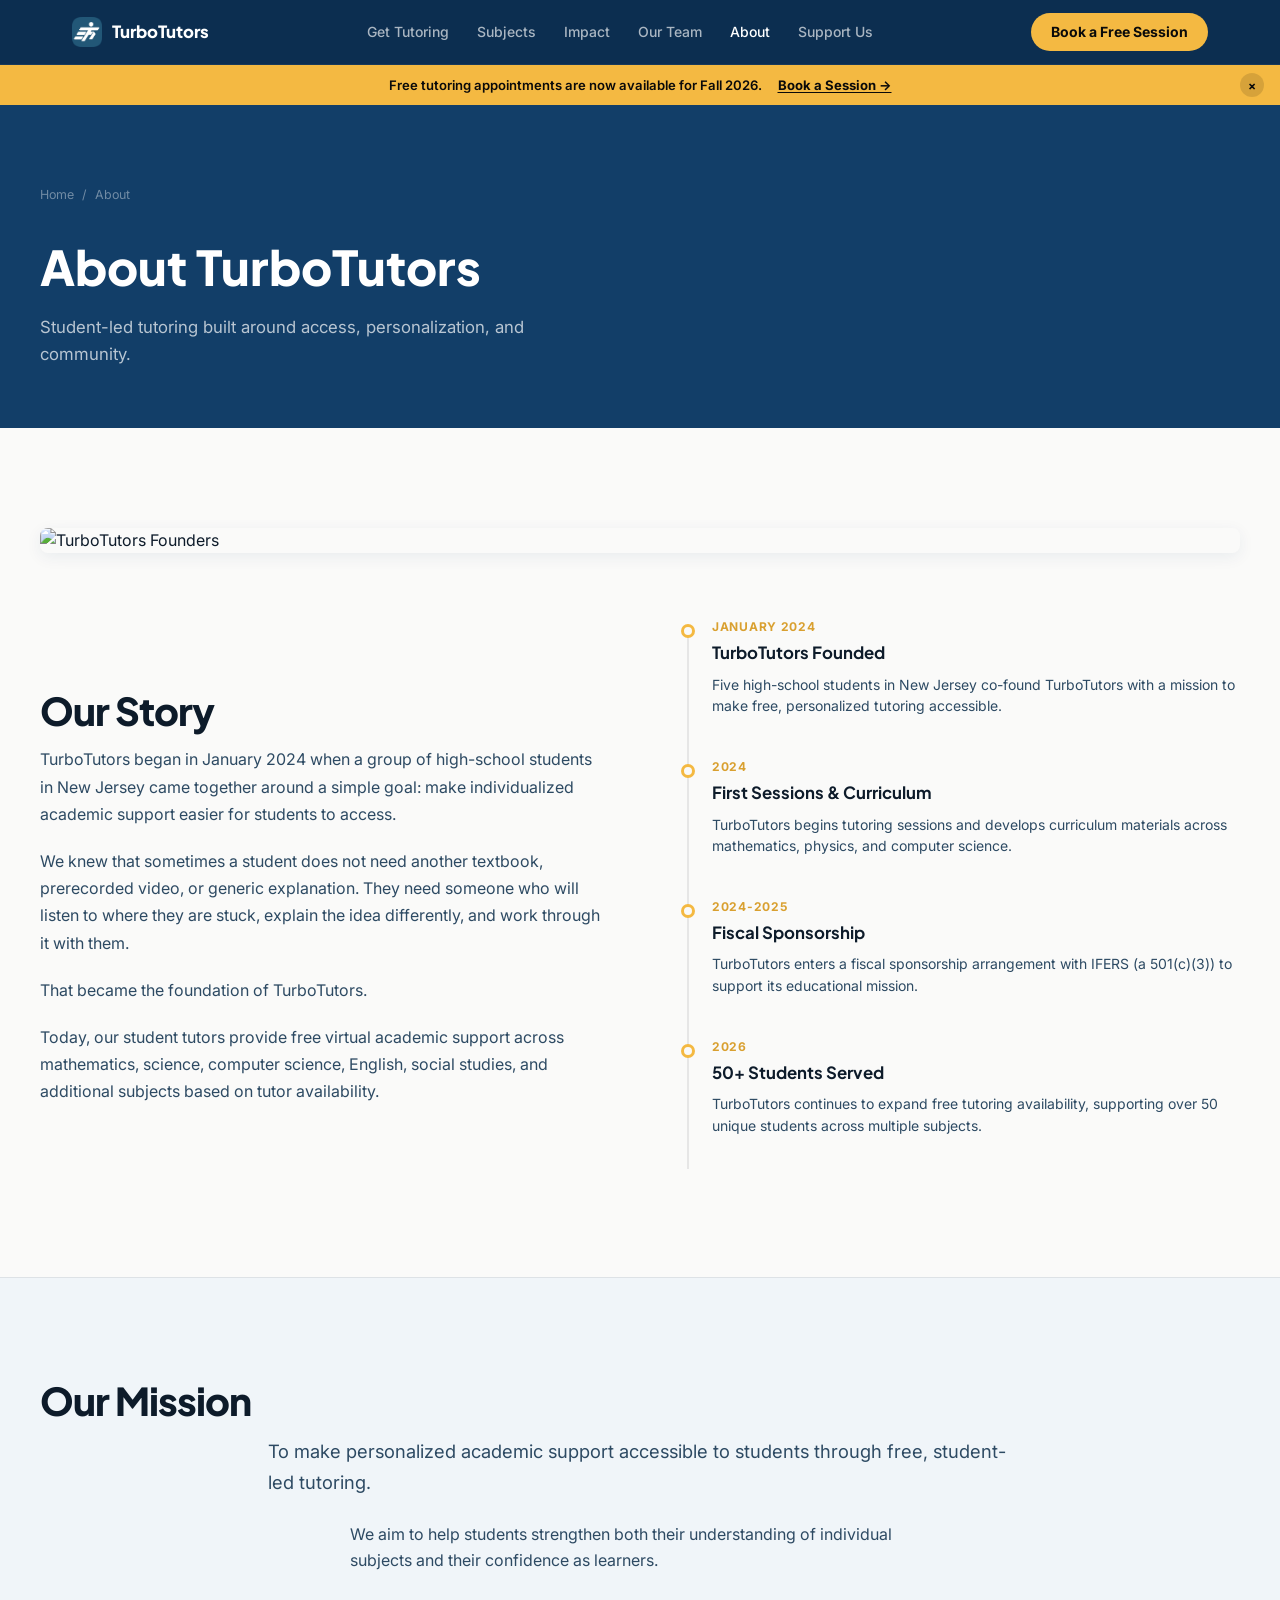
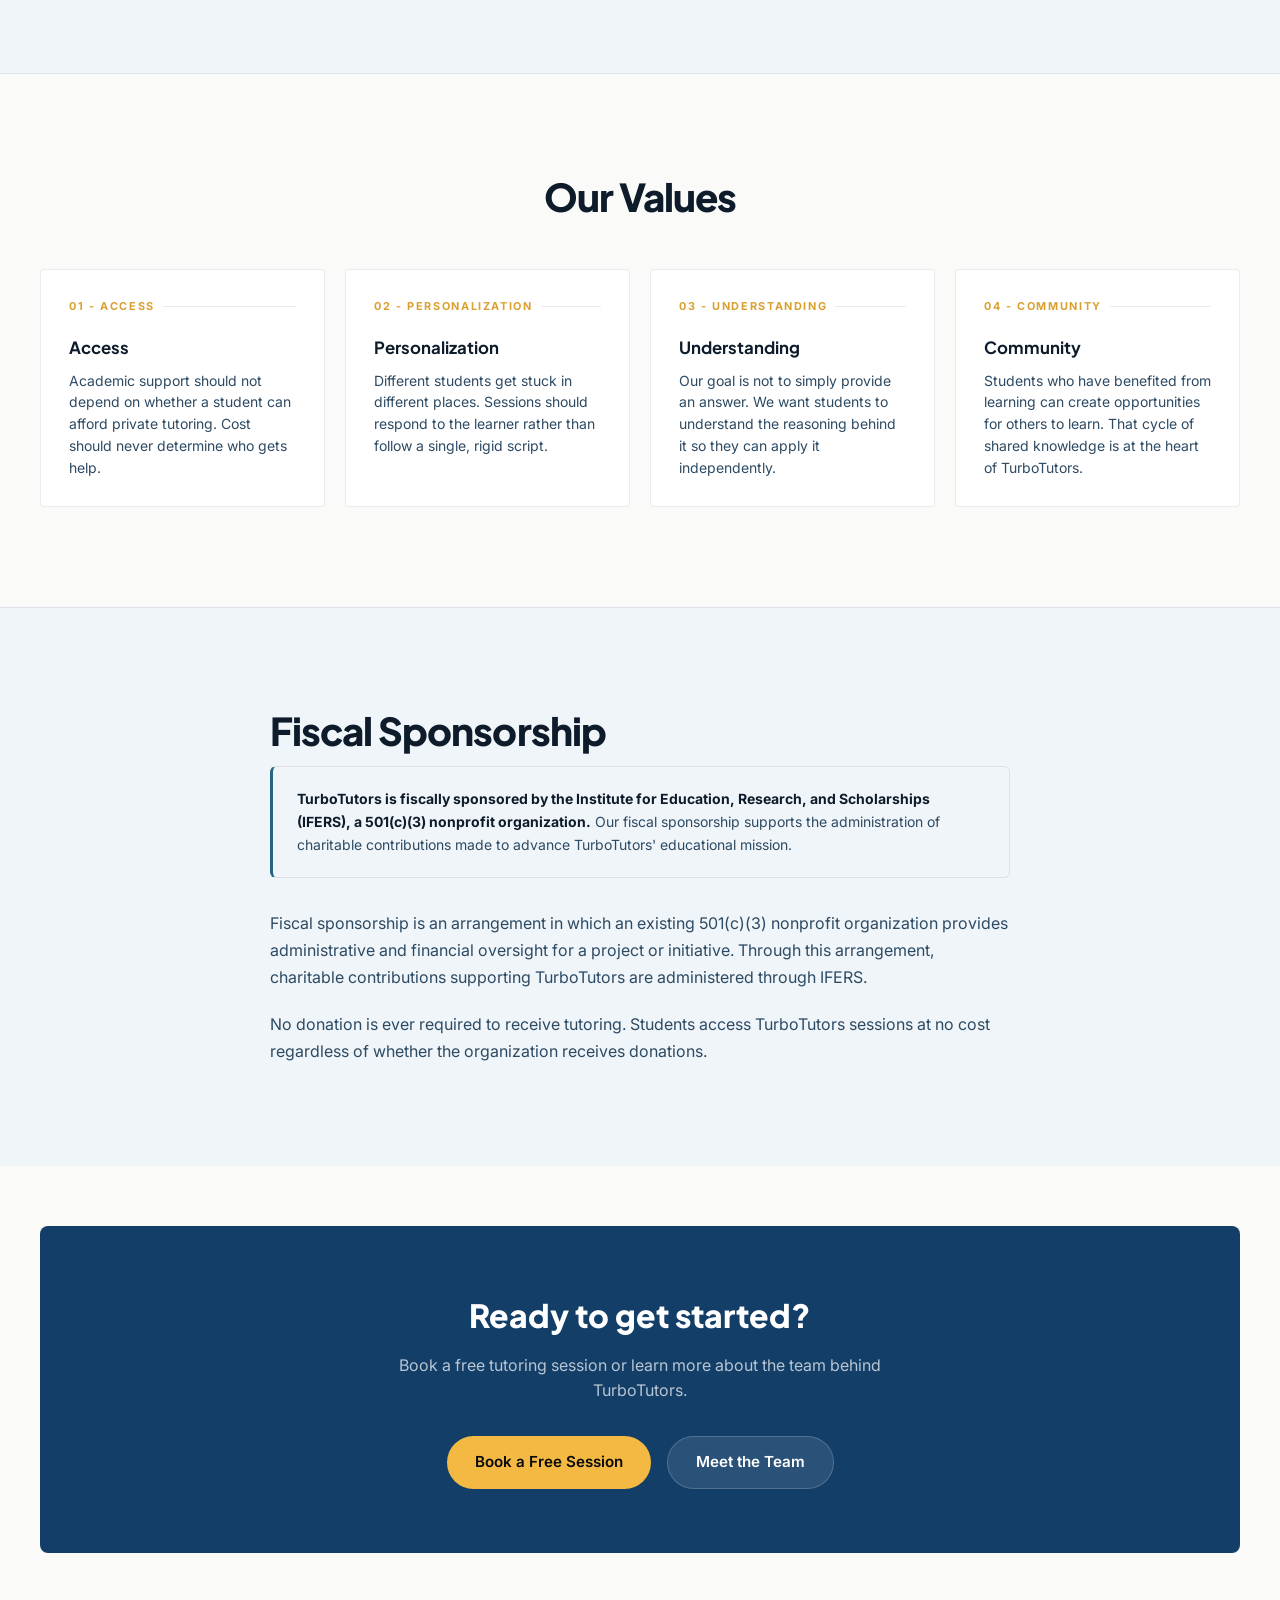
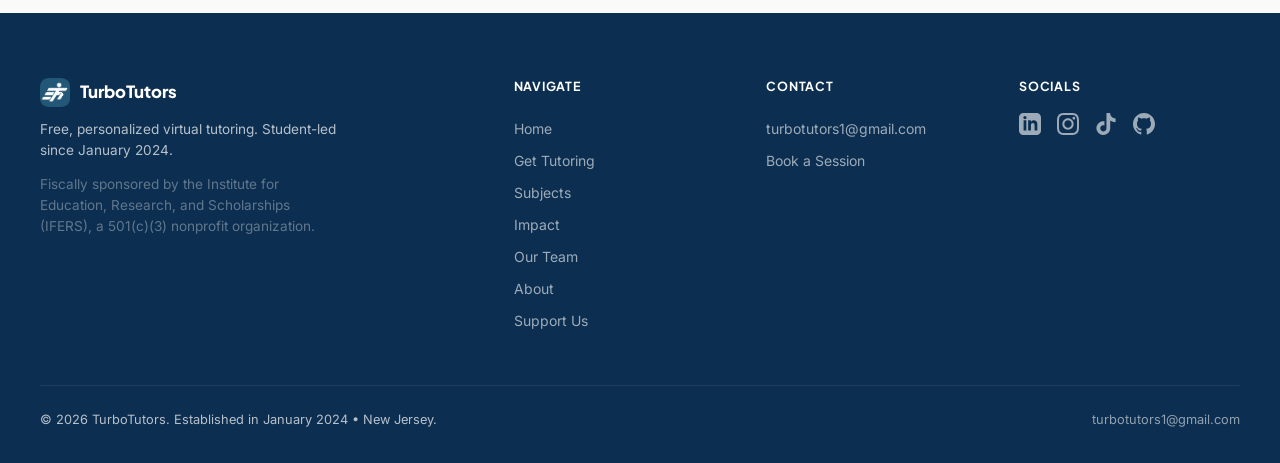
==== commit 0e828d12: "feat: update about page" ====
--- a/about.html
+++ b/about.html
@@ -1,35 +1,42 @@
 <!DOCTYPE html>
 <html lang="en">
+
 <head>
   <meta charset="UTF-8" />
   <meta name="viewport" content="width=device-width, initial-scale=1.0" />
   <title>About TurboTutors - Student-Led Free Virtual Tutoring Since 2024</title>
-  <meta name="description" content="Learn about TurboTutors' story, mission, and values. Founded in 2024 by five New Jersey high-school students to make free, personalized academic support accessible." />
+  <meta name="description"
+    content="Learn about TurboTutors' story, mission, and values. Founded in 2024 by five New Jersey high-school students to make free, personalized academic support accessible." />
   <link rel="stylesheet" href="styles.css" />
   <link rel="icon" type="image/png" href="logo-rounded.png" />
   <meta name="robots" content="index, follow, max-image-preview:large" />
-  <link rel="canonical" href="https://www.turbotutors.org/about.html" />
+  <link rel="canonical" href="https://turbotutors.vercel.app/about.html" />
   <meta property="og:title" content="About TurboTutors - Student-Led Free Virtual Tutoring Since 2024" />
-  <meta property="og:description" content="Learn about TurboTutors' story, mission, and values. Founded in 2024 by five New Jersey high-school students to make free, personalized academic support accessible." />
-  <meta property="og:url" content="https://www.turbotutors.org/about.html" />
+  <meta property="og:description"
+    content="Learn about TurboTutors' story, mission, and values. Founded in 2024 by five New Jersey high-school students to make free, personalized academic support accessible." />
+  <meta property="og:url" content="https://turbotutors.vercel.app/about.html" />
   <meta property="og:type" content="website" />
-  <meta property="og:image" content="https://www.turbotutors.org/logo-rounded.png" />
+  <meta property="og:image" content="https://turbotutors.vercel.app/logo-rounded.png" />
   <meta name="twitter:card" content="summary" />
   <meta name="twitter:title" content="About TurboTutors - Student-Led Free Virtual Tutoring Since 2024" />
-  <meta name="twitter:description" content="Learn about TurboTutors' story, mission, and values. Founded in 2024 by five New Jersey high-school students to make free, personalized academic support accessible." />
-  <meta name="twitter:image" content="https://www.turbotutors.org/logo-rounded.png" />
-  <meta name="keywords" content="about TurboTutors, mission, high-school tutors, free academic support, educational non-profit" />
+  <meta name="twitter:description"
+    content="Learn about TurboTutors' story, mission, and values. Founded in 2024 by five New Jersey high-school students to make free, personalized academic support accessible." />
+  <meta name="twitter:image" content="https://turbotutors.vercel.app/logo-rounded.png" />
+  <meta name="keywords"
+    content="about TurboTutors, mission, high-school tutors, free academic support, educational non-profit" />
   <script type="application/ld+json">
   {
     "@context": "https://schema.org",
     "@type": "EducationalOrganization",
     "name": "TurboTutors",
-    "url": "https://www.turbotutors.org",
-    "logo": "https://www.turbotutors.org/logo-rounded.png",
+    "url": "https://turbotutors.vercel.app",
+    "logo": "https://turbotutors.vercel.app/logo-rounded.png",
     "description": "Free 1-on-1 Virtual Tutoring for Students"
   }
   </script>
+  <meta name="google-site-verification" content="ZS9qT9Q0eaQe0GyUdbL14xlJrhSv3LWljfJ9KugIZxM" />
 </head>
+
 <body>
   <a href="#main" class="skip-link">Skip to content</a>
 
@@ -50,21 +57,29 @@
 
     <section class="section" aria-labelledby="story-title">
       <div class="container">
+        <div class="reveal" style="margin-bottom: 4rem;">
+          <img src="assets/about/founding.jpg" alt="TurboTutors Founders"
+            style="width: 100%; max-height: 450px; object-fit: cover; object-position: center 30%; border-radius: var(--radius-lg); box-shadow: var(--shadow-md);">
+        </div>
         <div style="display:grid;grid-template-columns:1fr 1fr;gap:5rem;align-items:center;">
           <div class="reveal">
             <div class="section-label">Origin</div>
             <h2 class="section-title" id="story-title">Our Story</h2>
             <p style="color:var(--text-2);margin-bottom:1.25rem;line-height:1.7;">
-              TurboTutors began in January 2024 when a group of high-school students in New Jersey came together around a simple goal: make individualized academic support easier for students to access.
+              TurboTutors began in January 2024 when a group of high-school students in New Jersey came together around
+              a simple goal: make individualized academic support easier for students to access.
             </p>
             <p style="color:var(--text-2);margin-bottom:1.25rem;line-height:1.7;">
-              We knew that sometimes a student does not need another textbook, prerecorded video, or generic explanation. They need someone who will listen to where they are stuck, explain the idea differently, and work through it with them.
+              We knew that sometimes a student does not need another textbook, prerecorded video, or generic
+              explanation. They need someone who will listen to where they are stuck, explain the idea differently, and
+              work through it with them.
             </p>
             <p style="color:var(--text-2);margin-bottom:1.25rem;line-height:1.7;">
               That became the foundation of TurboTutors.
             </p>
             <p style="color:var(--text-2);line-height:1.7;">
-              Today, our student tutors provide free virtual academic support across mathematics, science, computer science, English, social studies, and additional subjects based on tutor availability.
+              Today, our student tutors provide free virtual academic support across mathematics, science, computer
+              science, English, social studies, and additional subjects based on tutor availability.
             </p>
           </div>
 
@@ -73,22 +88,26 @@
               <div class="timeline-item">
                 <div class="timeline-date">January 2024</div>
                 <h4>TurboTutors Founded</h4>
-                <p>Five high-school students in New Jersey co-found TurboTutors with a mission to make free, personalized tutoring accessible.</p>
+                <p>Five high-school students in New Jersey co-found TurboTutors with a mission to make free,
+                  personalized tutoring accessible.</p>
               </div>
               <div class="timeline-item">
                 <div class="timeline-date">2024</div>
                 <h4>First Sessions &amp; Curriculum</h4>
-                <p>TurboTutors begins tutoring sessions and develops curriculum materials across mathematics, physics, and computer science.</p>
+                <p>TurboTutors begins tutoring sessions and develops curriculum materials across mathematics, physics,
+                  and computer science.</p>
               </div>
               <div class="timeline-item">
                 <div class="timeline-date">2024-2025</div>
                 <h4>Fiscal Sponsorship</h4>
-                <p>TurboTutors enters a fiscal sponsorship arrangement with IFERS (a 501(c)(3)) to support its educational mission.</p>
+                <p>TurboTutors enters a fiscal sponsorship arrangement with IFERS (a 501(c)(3)) to support its
+                  educational mission.</p>
               </div>
               <div class="timeline-item">
                 <div class="timeline-date">2026</div>
                 <h4>50+ Students Served</h4>
-                <p>TurboTutors continues to expand free tutoring availability, supporting over 50 unique students across multiple subjects.</p>
+                <p>TurboTutors continues to expand free tutoring availability, supporting over 50 unique students across
+                  multiple subjects.</p>
               </div>
             </div>
           </div>
@@ -96,15 +115,20 @@
       </div>
     </section>
 
-    <section class="section" style="background:var(--surface);border-top:1px solid var(--border);border-bottom:1px solid var(--border);" aria-labelledby="mission-title">
+    <section class="section"
+      style="background:var(--surface);border-top:1px solid var(--border);border-bottom:1px solid var(--border);"
+      aria-labelledby="mission-title">
       <div class="container text-center">
         <div class="section-label reveal">Mission</div>
         <h2 class="section-title reveal reveal-delay-1" id="mission-title">Our Mission</h2>
-        <p style="font-size:1.15rem;color:var(--text-2);max-width:62ch;margin-inline:auto;margin-bottom:1.5rem;line-height:1.7;" class="reveal reveal-delay-2">
+        <p style="font-size:1.15rem;color:var(--text-2);max-width:62ch;margin-inline:auto;margin-bottom:1.5rem;line-height:1.7;"
+          class="reveal reveal-delay-2">
           To make personalized academic support accessible to students through free, student-led tutoring.
         </p>
-        <p style="font-size:1rem;color:var(--text-2);max-width:58ch;margin-inline:auto;line-height:1.6;" class="reveal reveal-delay-3">
-          We aim to help students strengthen both their understanding of individual subjects and their confidence as learners.
+        <p style="font-size:1rem;color:var(--text-2);max-width:58ch;margin-inline:auto;line-height:1.6;"
+          class="reveal reveal-delay-3">
+          We aim to help students strengthen both their understanding of individual subjects and their confidence as
+          learners.
         </p>
       </div>
     </section>
@@ -120,45 +144,55 @@
           <div class="card reveal">
             <div class="card-num-header">01 - Access</div>
             <h3>Access</h3>
-            <p>Academic support should not depend on whether a student can afford private tutoring. Cost should never determine who gets help.</p>
+            <p>Academic support should not depend on whether a student can afford private tutoring. Cost should never
+              determine who gets help.</p>
           </div>
           <div class="card reveal reveal-delay-1">
             <div class="card-num-header">02 - Personalization</div>
             <h3>Personalization</h3>
-            <p>Different students get stuck in different places. Sessions should respond to the learner rather than follow a single, rigid script.</p>
+            <p>Different students get stuck in different places. Sessions should respond to the learner rather than
+              follow a single, rigid script.</p>
           </div>
           <div class="card reveal reveal-delay-2">
             <div class="card-num-header">03 - Understanding</div>
             <h3>Understanding</h3>
-            <p>Our goal is not to simply provide an answer. We want students to understand the reasoning behind it so they can apply it independently.</p>
+            <p>Our goal is not to simply provide an answer. We want students to understand the reasoning behind it so
+              they can apply it independently.</p>
           </div>
           <div class="card reveal reveal-delay-3">
             <div class="card-num-header">04 - Community</div>
             <h3>Community</h3>
-            <p>Students who have benefited from learning can create opportunities for others to learn. That cycle of shared knowledge is at the heart of TurboTutors.</p>
-          </div>
-        </div>
-      </div>
-    </section>
-
-    <section class="section" style="background:var(--surface);border-top:1px solid var(--border);" aria-labelledby="fiscal-title">
+            <p>Students who have benefited from learning can create opportunities for others to learn. That cycle of
+              shared knowledge is at the heart of TurboTutors.</p>
+          </div>
+        </div>
+      </div>
+    </section>
+
+    <section class="section" style="background:var(--surface);border-top:1px solid var(--border);"
+      aria-labelledby="fiscal-title">
       <div class="container">
         <div style="max-width:740px;margin-inline:auto;">
           <div class="section-label reveal">Fiscal Sponsorship</div>
           <h2 class="section-title reveal reveal-delay-1" id="fiscal-title">Fiscal Sponsorship</h2>
-          
+
           <div class="fiscal-notice reveal reveal-delay-2" style="margin-bottom:2rem;" role="note">
             <p>
-              <strong>TurboTutors is fiscally sponsored by the Institute for Education, Research, and Scholarships (IFERS), a 501(c)(3) nonprofit organization.</strong> 
-              Our fiscal sponsorship supports the administration of charitable contributions made to advance TurboTutors' educational mission.
-            </p>
-          </div>
-          
+              <strong>TurboTutors is fiscally sponsored by the Institute for Education, Research, and Scholarships
+                (IFERS), a 501(c)(3) nonprofit organization.</strong>
+              Our fiscal sponsorship supports the administration of charitable contributions made to advance
+              TurboTutors' educational mission.
+            </p>
+          </div>
+
           <p style="color:var(--text-2);margin-bottom:1.25rem;line-height:1.7;" class="reveal reveal-delay-3">
-            Fiscal sponsorship is an arrangement in which an existing 501(c)(3) nonprofit organization provides administrative and financial oversight for a project or initiative. Through this arrangement, charitable contributions supporting TurboTutors are administered through IFERS.
+            Fiscal sponsorship is an arrangement in which an existing 501(c)(3) nonprofit organization provides
+            administrative and financial oversight for a project or initiative. Through this arrangement, charitable
+            contributions supporting TurboTutors are administered through IFERS.
           </p>
           <p style="color:var(--text-2);line-height:1.7;" class="reveal reveal-delay-3">
-            No donation is ever required to receive tutoring. Students access TurboTutors sessions at no cost regardless of whether the organization receives donations.
+            No donation is ever required to receive tutoring. Students access TurboTutors sessions at no cost regardless
+            of whether the organization receives donations.
           </p>
         </div>
       </div>
@@ -181,4 +215,5 @@
 
   <script src="components.js" defer></script>
 </body>
-</html>
+
+</html>
--- a/styles.css
+++ b/styles.css
@@ -206,7 +206,7 @@
   box-shadow: var(--shadow-md);
 }
 .hero-single-frame img {
-  width: 100%; height: 380px; object-fit: cover;
+  width: 100%; height: auto;
   display: block;
 }
 .hero-image-caption {
@@ -357,11 +357,11 @@
   font-family: var(--font-head); font-size: 1.05rem; font-weight: 700; margin-bottom: 0.3rem;
 }
 .team-image-wrap {
-  width: 100%; height: 200px; border-radius: var(--radius-sm);
+  width: 100%; aspect-ratio: 3 / 2; border-radius: var(--radius-sm);
   background: var(--surface); margin-bottom: 1.25rem; overflow: hidden;
 }
 .team-image-wrap img {
-  width: 100%; height: 100%; object-fit: cover; object-position: center top;
+  width: 100%; height: 100%; object-fit: cover; object-position: center;
 }
 .team-flex-centered {
   display: flex; flex-wrap: wrap; justify-content: center; gap: 1.25rem; margin-bottom: 1.25rem;
@@ -557,7 +557,7 @@
 }
 .footer-inner {
   max-width: 1200px; margin: 0 auto;
-  display: grid; grid-template-columns: 1.5fr 1fr 1fr; gap: 3rem; margin-bottom: 3rem;
+  display: grid; grid-template-columns: 2fr 1fr 1fr 1fr; gap: 2rem; margin-bottom: 3rem;
 }
 .footer-brand { display: flex; flex-direction: column; gap: 0.75rem; }
 .footer-brand .logo { font-size: 1.05rem; }
@@ -572,6 +572,10 @@
   transition: color 0.2s; color: rgba(255,255,255,0.6);
 }
 .footer-col a:hover { color: var(--accent); }
+.social-links { display: flex; gap: 1rem; margin-top: 0.5rem; }
+.social-links a { display: inline-flex; padding: 0; transition: color 0.2s, transform 0.2s; }
+.social-links a:hover { transform: translateY(-2px); }
+.social-links svg { width: 22px; height: 22px; fill: currentColor; }
 .footer-bottom {
   max-width: 1200px; margin: 0 auto;
   border-top: 1px solid rgba(255,255,255,0.08); padding-top: 1.5rem;
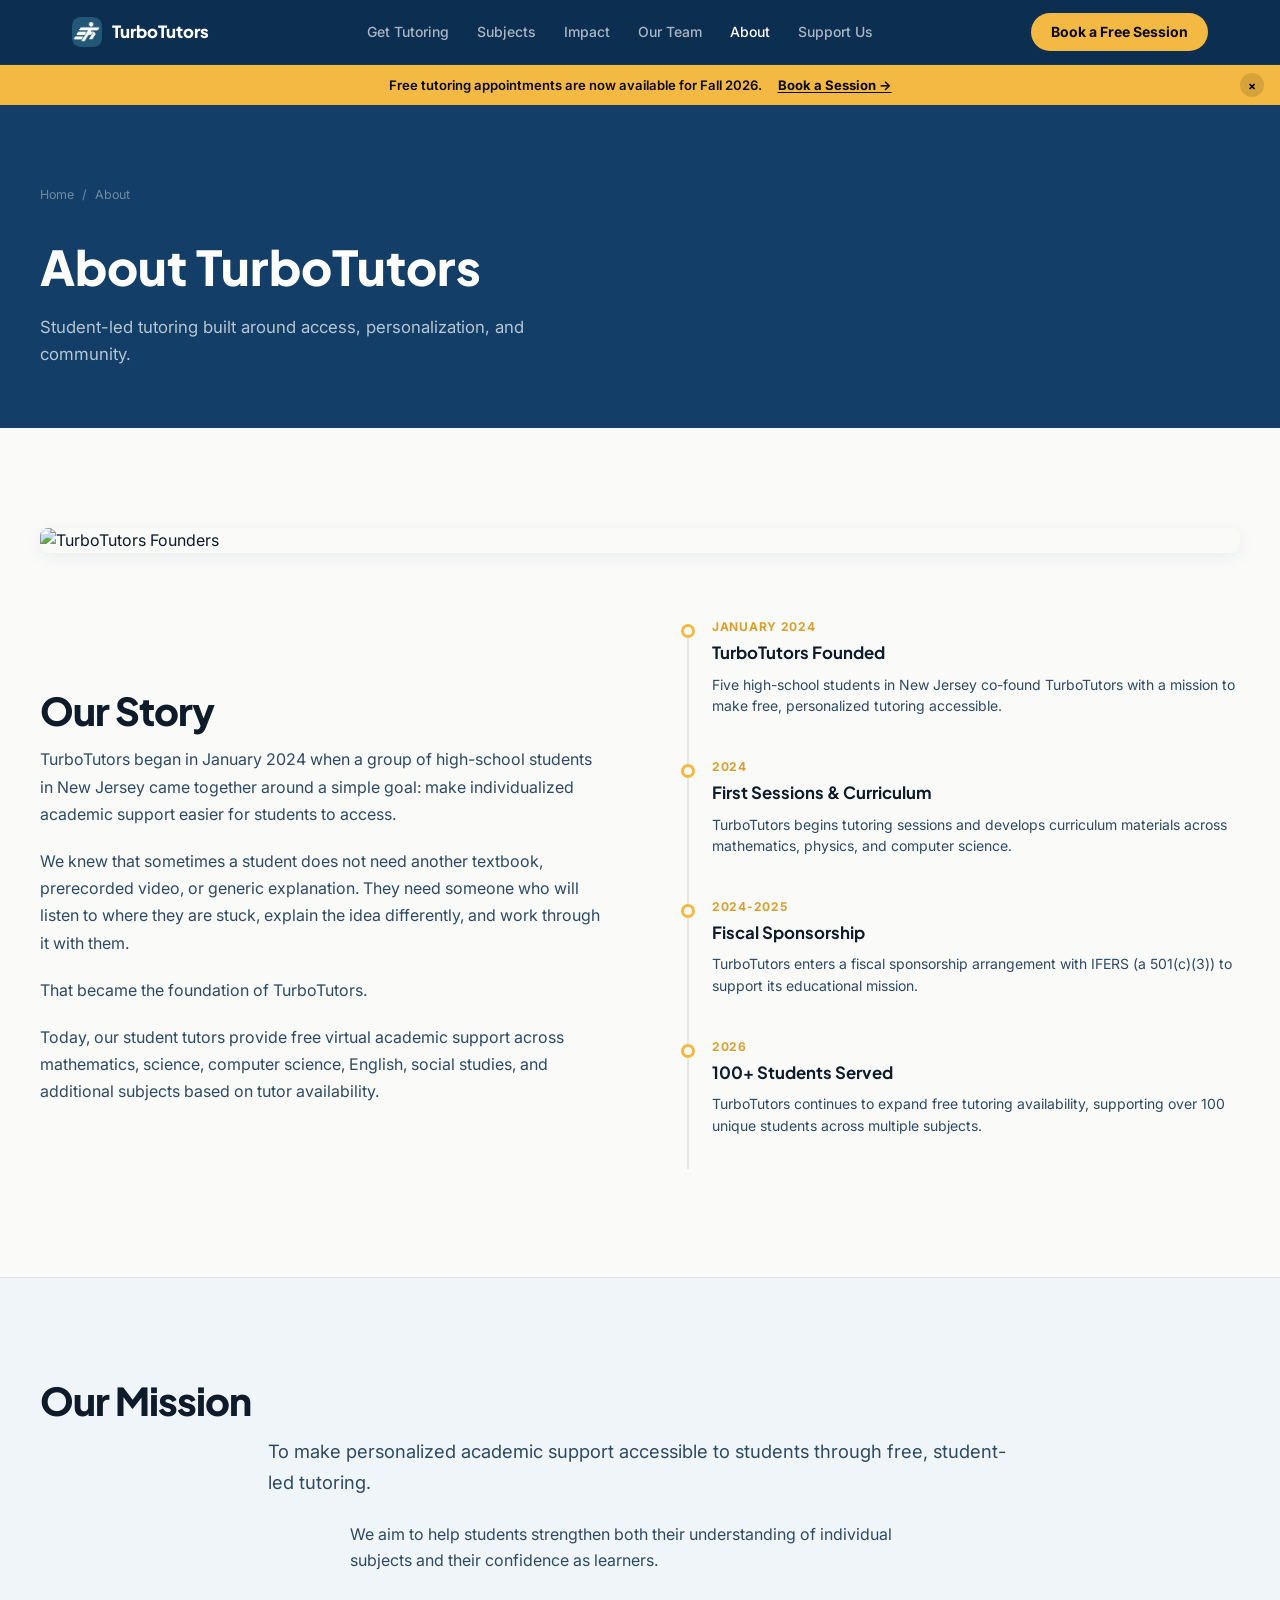
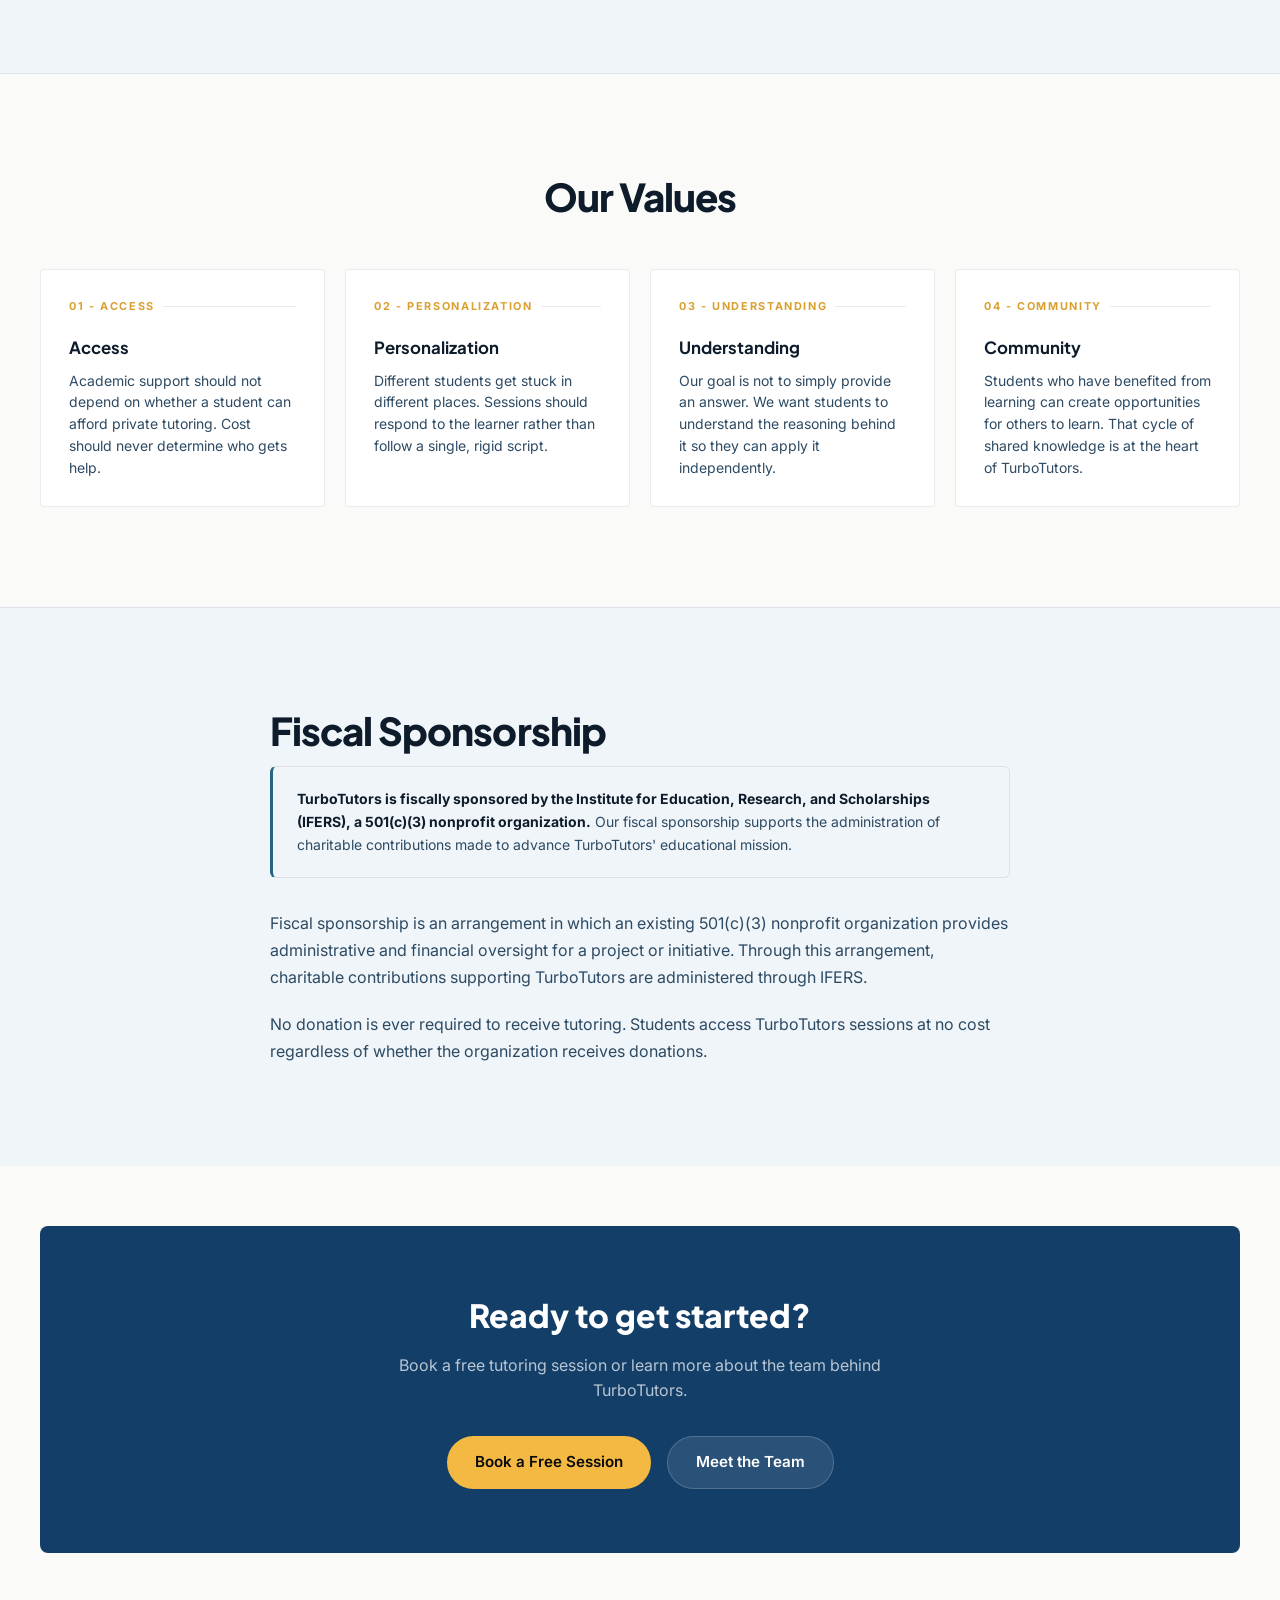
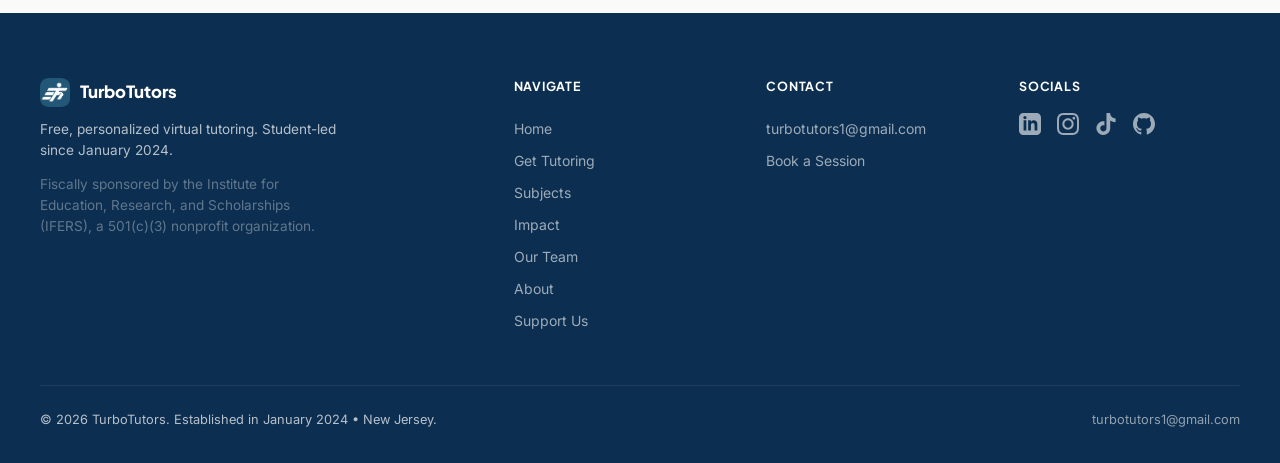
==== commit fa971269: "feat: update website" ====
--- a/about.html
+++ b/about.html
@@ -105,8 +105,9 @@
               </div>
               <div class="timeline-item">
                 <div class="timeline-date">2026</div>
-                <h4>50+ Students Served</h4>
-                <p>TurboTutors continues to expand free tutoring availability, supporting over 50 unique students across
+                <h4>100+ Students Served</h4>
+                <p>TurboTutors continues to expand free tutoring availability, supporting over 100 unique students
+                  across
                   multiple subjects.</p>
               </div>
             </div>
--- a/styles.css
+++ b/styles.css
@@ -217,6 +217,8 @@
   background: var(--bg-card);
 }
 
+
+
 .stats-strip {
   background: var(--navy); color: #fff;
   padding: 3rem 2rem;
@@ -550,6 +552,64 @@
 .gallery-caption { padding: 1.25rem; border-top: 1px solid var(--border); }
 .gallery-caption h4 { font-family: var(--font-head); font-size: 0.95rem; font-weight: 700; margin-bottom: 0.25rem; }
 .gallery-caption p { font-size: 0.85rem; color: var(--text-2); line-height: 1.5; }
+
+/* Testimonials Scroll Gallery */
+.testimonials-container {
+  position: relative;
+  max-width: 100%;
+  display: flex;
+  align-items: center;
+}
+.scroll-btn {
+  background: var(--bg-card);
+  border: 1px solid var(--border);
+  border-radius: 50%;
+  width: 40px;
+  height: 40px;
+  display: flex;
+  align-items: center;
+  justify-content: center;
+  cursor: pointer;
+  box-shadow: var(--shadow-sm);
+  z-index: 10;
+  transition: transform 0.2s, box-shadow 0.2s;
+  flex-shrink: 0;
+  color: var(--text-2);
+}
+.scroll-btn.prev { margin-right: 1rem; }
+.scroll-btn.next { margin-left: 1rem; }
+.scroll-btn:hover {
+  transform: translateY(-2px);
+  box-shadow: var(--shadow-md);
+  color: var(--navy);
+}
+.testimonials-scroll {
+  display: flex;
+  gap: 1.25rem;
+  overflow-x: auto;
+  scroll-snap-type: x mandatory;
+  padding: 1rem 0 2rem;
+  scrollbar-width: none;
+  -ms-overflow-style: none;
+  flex: 1;
+}
+.testimonials-scroll::-webkit-scrollbar {
+  display: none;
+}
+.testimonial-slide {
+  flex: 0 0 calc((100% - 2.5rem) / 3);
+  scroll-snap-align: start;
+}
+@media (max-width: 900px) {
+  .testimonial-slide {
+    flex: 0 0 calc((100% - 1.25rem) / 2);
+  }
+}
+@media (max-width: 600px) {
+  .testimonial-slide {
+    flex: 0 0 100%;
+  }
+}
 
 footer {
   background: var(--bg-nav); color: rgba(255,255,255,0.7);
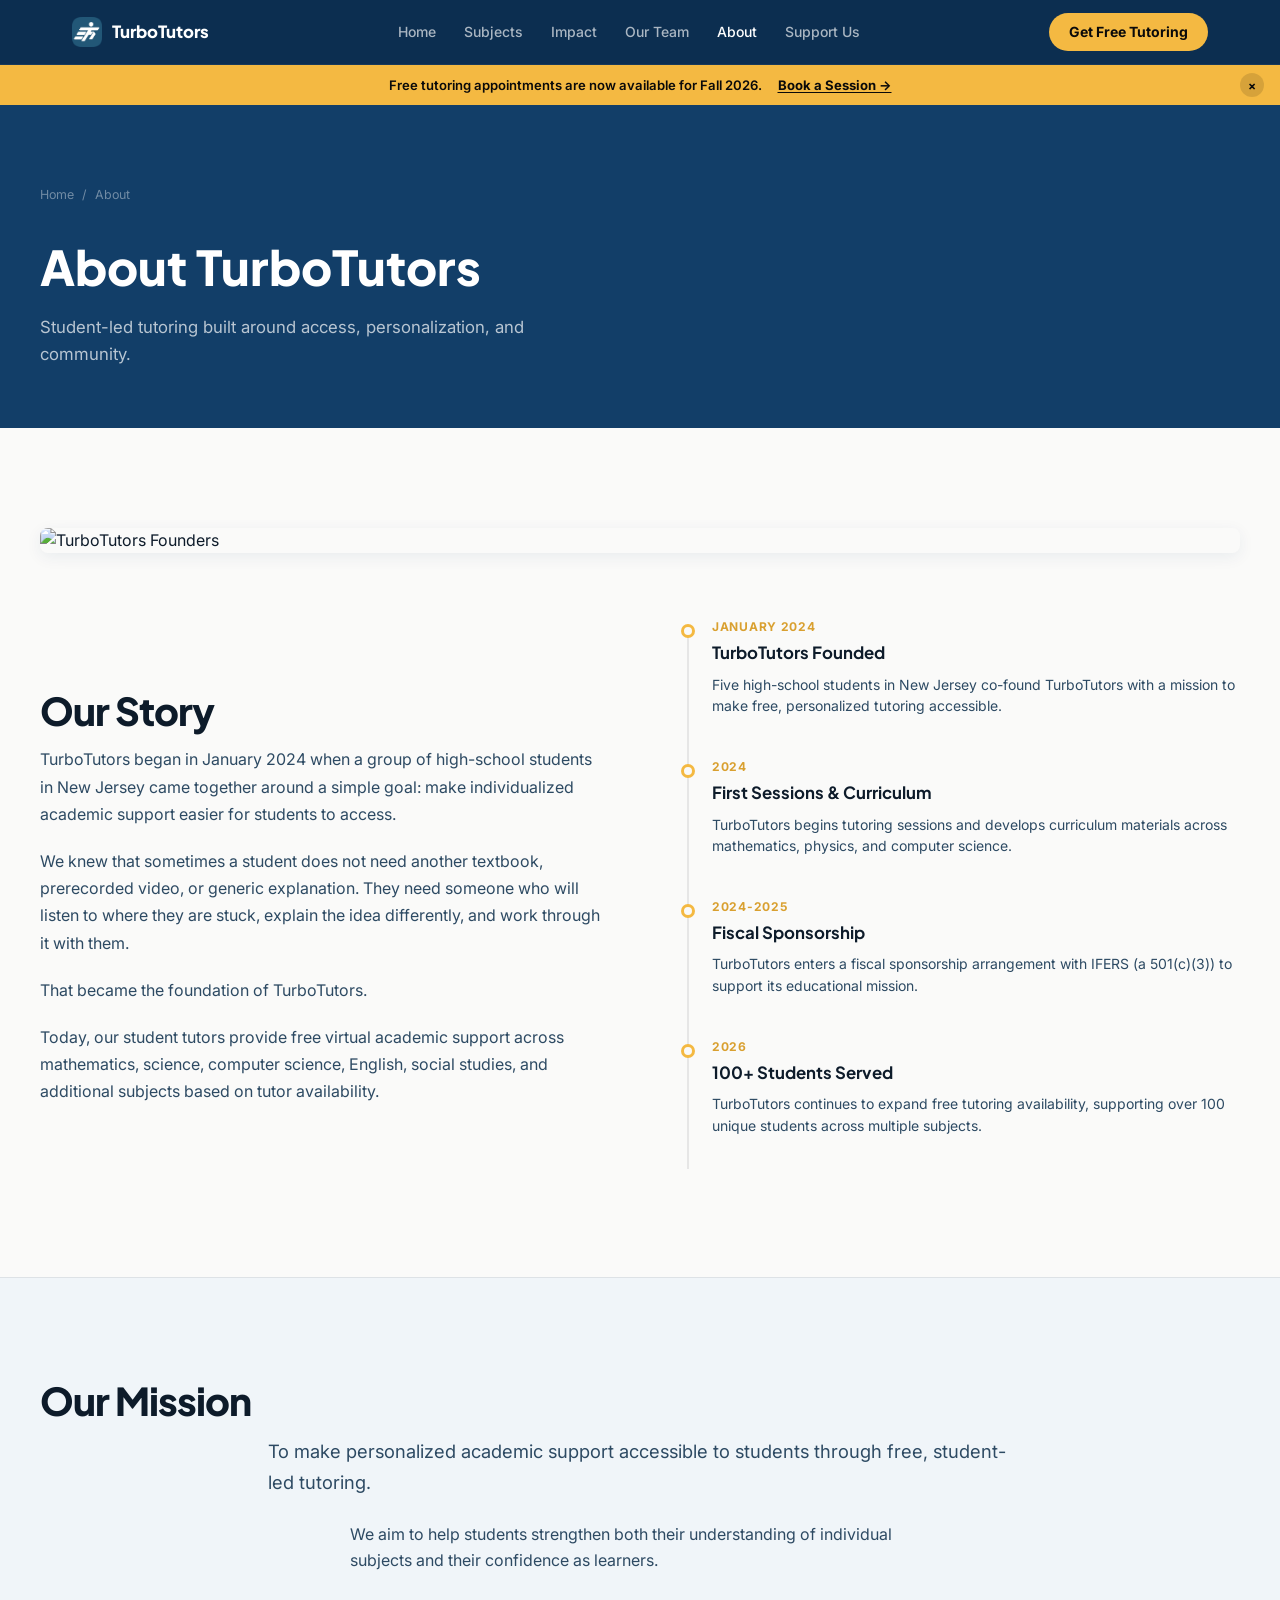
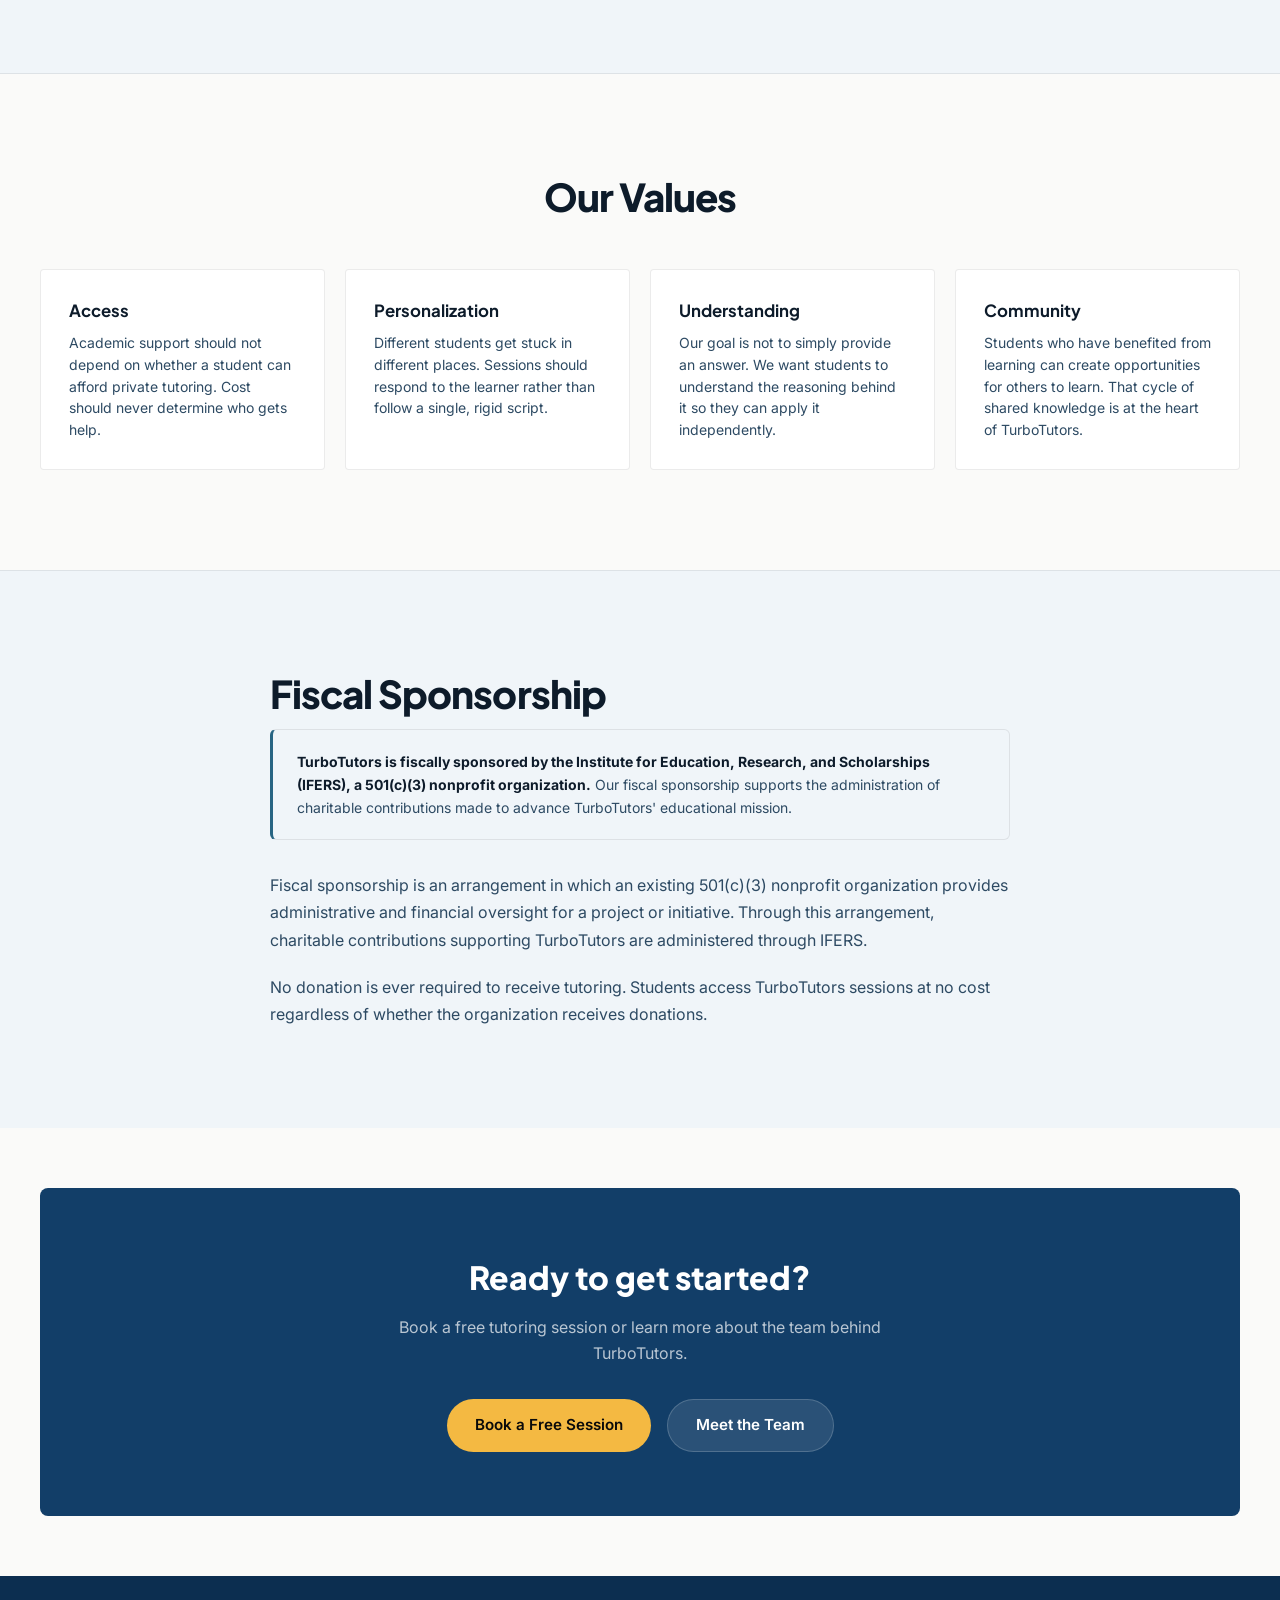
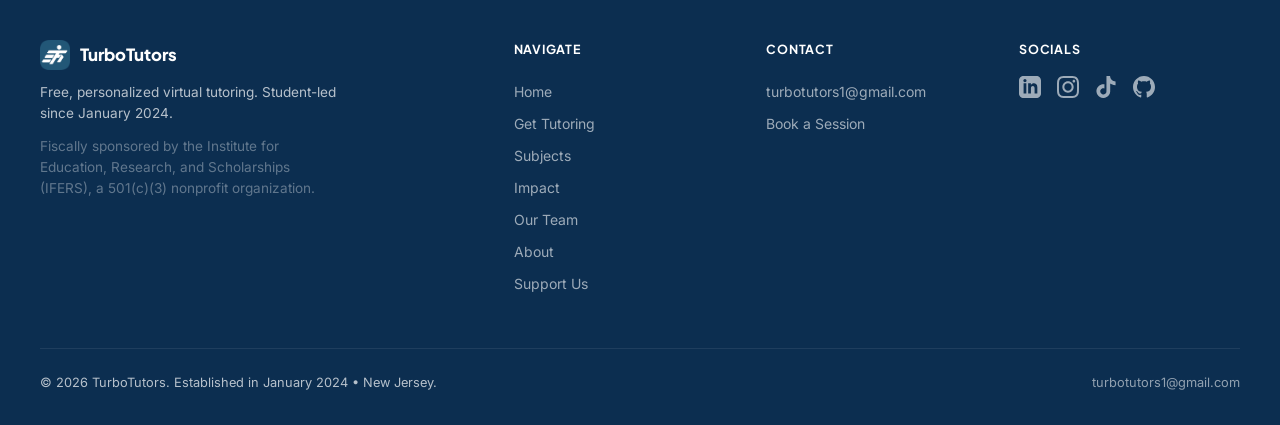
==== commit 490ad72b: "Add files via upload" ====
--- a/about.html
+++ b/about.html
@@ -143,25 +143,21 @@
 
         <div class="cards-grid">
           <div class="card reveal">
-            <div class="card-num-header">01 - Access</div>
             <h3>Access</h3>
             <p>Academic support should not depend on whether a student can afford private tutoring. Cost should never
               determine who gets help.</p>
           </div>
           <div class="card reveal reveal-delay-1">
-            <div class="card-num-header">02 - Personalization</div>
             <h3>Personalization</h3>
             <p>Different students get stuck in different places. Sessions should respond to the learner rather than
               follow a single, rigid script.</p>
           </div>
           <div class="card reveal reveal-delay-2">
-            <div class="card-num-header">03 - Understanding</div>
             <h3>Understanding</h3>
             <p>Our goal is not to simply provide an answer. We want students to understand the reasoning behind it so
               they can apply it independently.</p>
           </div>
           <div class="card reveal reveal-delay-3">
-            <div class="card-num-header">04 - Community</div>
             <h3>Community</h3>
             <p>Students who have benefited from learning can create opportunities for others to learn. That cycle of
               shared knowledge is at the heart of TurboTutors.</p>
--- a/styles.css
+++ b/styles.css
@@ -61,7 +61,7 @@
   text-align: center; padding: 0.6rem 2rem;
   font-size: 0.82rem; font-weight: 600;
   display: flex; align-items: center; justify-content: center; gap: 1rem;
-  position: relative; z-index: 200;
+  position: relative; z-index: 1;
 }
 .announce-banner a {
   color: #0A0A0A; text-decoration: underline; text-underline-offset: 2px;
@@ -272,18 +272,6 @@
   font-family: var(--font-head); font-size: 1.05rem; font-weight: 700; margin-bottom: 0.5rem;
 }
 .card p { font-size: 0.875rem; color: var(--text-2); line-height: 1.55; }
-
-.card-num-header {
-  font-family: var(--font-body);
-  font-size: 0.68rem; font-weight: 700; letter-spacing: 0.15em;
-  color: var(--accent-dark); margin-bottom: 1.25rem;
-  text-transform: uppercase;
-  display: flex; align-items: center; gap: 8px;
-}
-.card-num-header::after {
-  content: '';
-  flex-grow: 1; height: 1px; background: var(--border);
-}
 
 .card-img-top {
   width: 100%; height: 160px; object-fit: cover;
@@ -495,18 +483,14 @@
 }
 .fiscal-notice strong { color: var(--text); }
 
-.method-row {
-  background: var(--bg-card); border: 1px solid var(--border);
-  border-radius: var(--radius-md); padding: 1.5rem;
-  margin-bottom: 0.75rem;
-  display: flex; gap: 1.25rem; align-items: flex-start;
-}
+.method-list { display: flex; flex-direction: column; gap: 1.25rem; }
+.method-list li { display: flex; gap: 0.875rem; align-items: flex-start; }
 .method-dot {
   width: 8px; height: 8px; border-radius: 50%;
-  background: var(--navy); flex-shrink: 0; margin-top: 0.45rem;
-}
-.method-row h4 { font-family: var(--font-head); font-size: 0.95rem; font-weight: 700; margin-bottom: 0.25rem; }
-.method-row p { font-size: 0.85rem; color: var(--text-2); line-height: 1.55; }
+  background: var(--navy); flex-shrink: 0; margin-top: 0.5rem;
+}
+.method-list p { font-size: 0.875rem; color: var(--text-2); line-height: 1.6; }
+.method-list strong { font-family: var(--font-head); color: var(--text); }
 
 .bar-row { margin-bottom: 1.25rem; }
 .bar-label-row { display: flex; justify-content: space-between; margin-bottom: 0.4rem; }
@@ -514,7 +498,7 @@
 .bar-val { font-size: 0.875rem; color: var(--text-muted); }
 .bar-bg { height: 8px; background: var(--surface); border-radius: 10px; overflow: hidden; }
 .bar-fill { height: 100%; border-radius: 10px; background: var(--navy); }
-.bar-fill.gold { background: var(--accent-dark); }
+.bar-fill.light { background: #5B92B5; }
 .bar-fill.blue { background: var(--blue); }
 .bar-fill.muted { background: var(--text-muted); }
 
